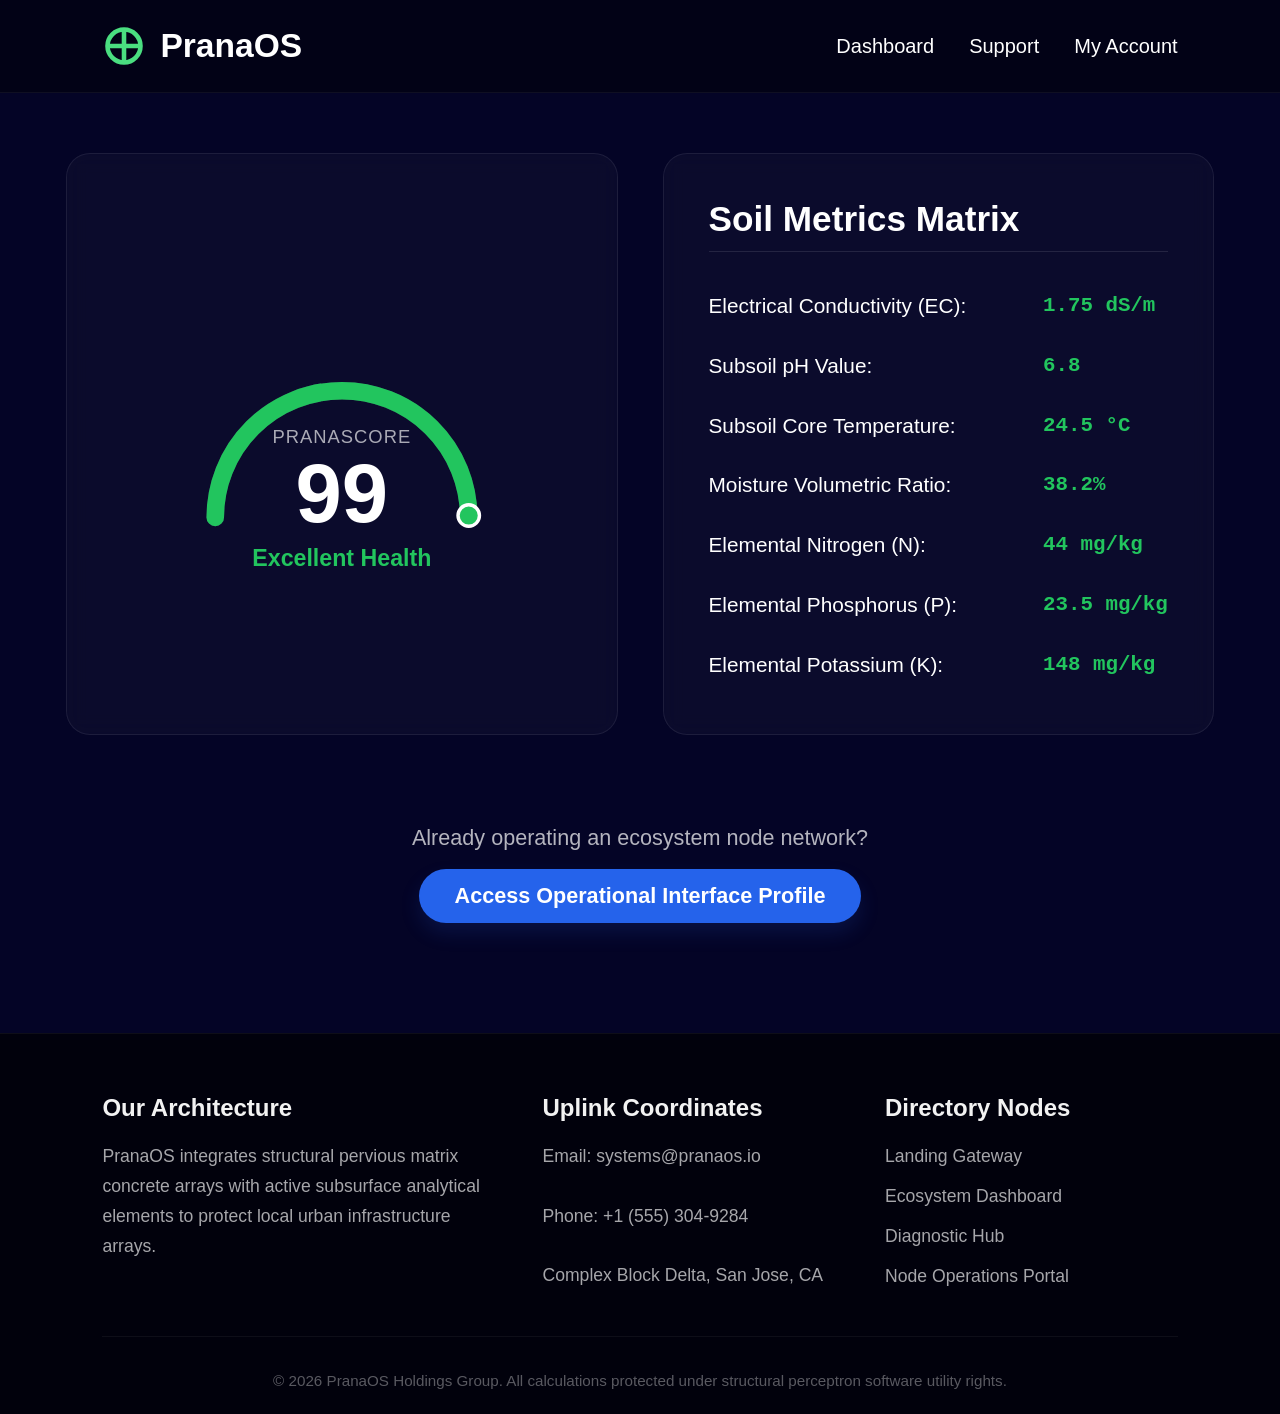
==== dash.html @ 5e7407d6 "Add files via upload" ====
<!DOCTYPE html>
<html lang="en">
<head>
    <meta charset="UTF-8">
    <meta name="viewport" content="width=device-width, initial-scale=1.0">
    <title>PranaOS - Core System Dashboard</title>
    <style>
        /* Global Page Variables & Base Resets */
        :root {
            --color-deep-space: rgb(4, 4, 38);
            --color-nav-solid: rgb(1, 1, 15);
            --color-panel-glass: rgba(255, 255, 255, 0.03);
            --color-border-glow: rgba(255, 255, 255, 0.08);
            --font-stack: 'Gill Sans', 'Gill Sans MT', Calibri, 'Trebuchet MS', sans-serif;
        }
    
        * {
            padding: 0;
            margin: 0;
            box-sizing: border-box;
            font-family: var(--font-stack);
        }
    
        body {
            background-color: var(--color-deep-space);
            color: white;
            min-height: 100vh;
            display: flex;
            flex-direction: column;
            overflow-x: hidden;
        }
    
        a {
            text-decoration: none;
            color: white;
            transition: color 0.3s cubic-bezier(0.4, 0, 0.2, 1);
        }
    
        /* Fixed Navigation Bar Alignment */
        header {
            background-color: rgb(2, 2, 22);
            display: flex;
            justify-content: space-between;
            align-items: center;
            position: sticky;
            top: 0;
            z-index: 1000;
            padding: 24px 8%;
            transition: all 0.4s cubic-bezier(0.4, 0, 0.2, 1);
            border-bottom: 1px solid rgba(255, 255, 255, 0.05);
        }
    
        header.scrolled {
            padding: 13px 8%;
            background-color: var(--color-nav-solid);
            box-shadow: 0 10px 30px rgba(0, 0, 0, 0.5);
        }
    
        .hl a {
            display: flex;
            align-items: center;
            gap: 14px;
            font-size: 2.1rem;
            font-weight: bold;
        }
    
        .logo-icon {
            width: 44px;
            height: 44px;
            fill: none;
            stroke: #4ade80;
            stroke-width: 2.5;
        }
    
        header div ul {
            list-style: none;
            display: flex;
            align-items: center;
            gap: 35px;
        }
    
        header div ul li {
            font-size: 1.25rem;
        }
    
        header div ul li a:hover {
            color: rgb(167, 135, 135);
        }
    
        /* Mobile Hamburger Trigger Icon */
        .hamburger {
            display: none;
            flex-direction: column;
            justify-content: space-between;
            width: 28px;
            height: 19px;
            background: transparent;
            border: none;
            cursor: pointer;
            z-index: 1001;
        }
    
        .hamburger span {
            width: 100%;
            height: 3px;
            background-color: white;
            border-radius: 2px;
            transition: all 0.3s ease;
        }
    
        /* Primary Main Grid Workspaces */
        main {
            flex: 1;
            width: 100%;
            max-width: 1250px;
            margin: 0 auto;
            padding: 60px 4%;
        }
    
        .dashboard-grid {
            display: grid;
            grid-template-columns: 1fr 1fr;
            gap: 45px;
            align-items: stretch;
            margin-bottom: 60px;
        }
    
        /* Left Dashboard Panel: Dynamic Analytics Gauge Container */
        .sec1l {
            background: var(--color-panel-glass);
            border: 1px solid var(--color-border-glow);
            border-radius: 24px;
            padding: 40px;
            display: flex;
            justify-content: center;
            align-items: center;
            backdrop-filter: blur(10px);
        }
    
        .Prana-score-container {
            position: relative;
            width: 100%;
            max-width: 390px;
            aspect-ratio: 4/3;
            display: flex;
            justify-content: center;
            align-items: center;
        }
    
        .Prana-gauge {
            width: 100%;
            height: 100%;
            overflow: visible;
        }
    
        .Prana-score-content {
            position: absolute;
            text-align: center;
            top: 55%;
            left: 50%;
            transform: translate(-50%, -50%);
            width: 100%;
        }
    
        .Prana-score-title {
            font-size: 1.15rem;
            opacity: 0.65;
            text-transform: uppercase;
            letter-spacing: 1px;
            margin-bottom: 4px;
        }
    
        .Prana-score-number {
            font-size: 5.2rem;
            font-weight: bold;
            line-height: 1;
        }
    
        .Prana-score-status {
            margin-top: 10px;
            font-size: 1.45rem;
            font-weight: bold;
        }
    
        /* Right Dashboard Panel: Micro-Sensor Metric Board */
        .sec1r {
            background: var(--color-panel-glass);
            border: 1px solid var(--color-border-glow);
            border-radius: 24px;
            padding: 45px;
            display: flex;
            flex-direction: column;
            justify-content: center;
            backdrop-filter: blur(10px);
        }
    
        .sec1rh {
            font-size: 2.2rem;
            font-weight: bold;
            margin-bottom: 30px;
            border-bottom: 1px solid rgba(255, 255, 255, 0.1);
            padding-bottom: 12px;
        }
    
        .sec1rt {
            font-size: 1.3rem;
            line-height: 2.3;
            display: grid;
            grid-template-columns: 1fr auto;
            row-gap: 12px;
        }
    
        .sec1rt span {
            font-weight: bold;
            font-family: monospace, sans-serif;
        }
    
        /* Enterprise Conversion CTA Module */
        .sec2 {
            text-align: center;
            padding: 30px 0 50px;
        }
    
        .sec2c {
            font-size: 1.35rem;
            color: rgba(255, 255, 255, 0.7);
        }
    
        .sec2c a {
            display: inline-block;
            margin-top: 18px;
            padding: 14px 36px;
            background: #2563eb;
            border-radius: 30px;
            font-weight: bold;
            box-shadow: 0 10px 20px rgba(37, 99, 235, 0.15);
            transition: all 0.3s ease;
        }
    
        .sec2c a:hover {
            background: #1d4ed8;
            transform: translateY(-2px);
        }
    
        /* Comprehensive Structural System Footer */
        footer {
            background-color: rgb(1, 1, 12);
            padding: 60px 8% 25px;
            border-top: 1px solid rgba(255, 255, 255, 0.05);
            margin-top: auto;
        }
    
        footer .ftop {
            display: grid;
            grid-template-columns: 1.2fr 0.9fr 0.9fr;
            gap: 50px;
        }
    
        footer .ftop h3 {
            font-size: 1.5rem;
            margin-bottom: 20px;
            color: rgba(255, 255, 255, 0.95);
        }
    
        footer .ftop p, footer .ftop .sitemapt {
            font-size: 1.1rem;
            line-height: 1.7;
            color: rgba(255, 255, 255, 0.65);
        }
    
        footer .ftop .sitemapt a {
            display: block;
            margin-bottom: 10px;
            color: rgba(255, 255, 255, 0.65);
        }
    
        footer .ftop .sitemapt a:hover {
            color: #4ade80;
            padding-left: 4px;
        }
    
        footer .fbottom {
            text-align: center;
            padding-top: 35px;
            margin-top: 35px;
            border-top: 1px solid rgba(255, 255, 255, 0.05);
            font-size: 0.95rem;
            color: rgba(255, 255, 255, 0.35);
        }

        .Prana-score-title {
            padding-top: 80px;
        }
    
        /* Grid Layout Breakpoints & Mobile UI Constraints */
        @media (max-width: 960px) {
            .dashboard-grid {
                grid-template-columns: 1fr;
                gap: 35px;
            }
            footer .ftop {
                grid-template-columns: 1fr;
                gap: 35px;
            }
        }
    
        @media (max-width: 768px) {
            .hamburger {
                display: flex;
            }
    
            header div ul {
                position: fixed;
                top: 93px;
                right: -100%;
                flex-direction: column;
                background-color: rgb(2, 2, 22);
                width: 270px;
                height: calc(100vh - 93px);
                gap: 0;
                padding-top: 25px;
                box-shadow: -10px 10px 30px rgba(0, 0, 0, 0.5);
                transition: right 0.4s cubic-bezier(0.4, 0, 0.2, 1);
                border-left: 1px solid rgba(255, 255, 255, 0.05);
            }
    
            header.scrolled div ul {
                top: 71px;
                height: calc(100vh - 71px);
            }
    
            header div ul li {
                padding: 22px 0;
                width: 100%;
                text-align: center;
                border-bottom: 1px solid rgba(255, 255, 255, 0.04);
            }
    
            header div ul.active {
                right: 0;
            }
    
            .hamburger.active span:nth-child(1) {
                transform: translateY(8px) rotate(45deg);
            }
    
            .hamburger.active span:nth-child(2) {
                opacity: 0;
            }
    
            .hamburger.active span:nth-child(3) {
                transform: translateY(-8px) rotate(-45deg);
            }
        }
    </style>
    
</head>
<body>

    <!-- Dynamic Interface Header Grid Navigation -->
    <header id="navbar">
        <div class="hl" id="brand-logo">
            <a href="index.html">
                <!-- Mathematical Inline Geometric Core System Logo Component -->
                <svg class="logo-icon" viewBox="0 0 24 24">
                    <circle cx="12" cy="12" r="9"/>
                    <path d="M12 3v18M3 12h18"/>
                </svg>
                <span>PranaOS</span>
            </a>
        </div>
        <div class="hr">
            <button class="hamburger" id="hamburger-btn" aria-label="Toggle Menu Node">
                <span></span>
                <span></span>
                <span></span>
            </button>
            <ul class="h-items" id="nav-menu">
                <li><a href="#dashboard">Dashboard</a></li>
                <li><a href="#support">Support</a></li>
                <li><a href="#account">My Account</a></li>
            </ul>
        </div>
    </header>

    <!-- Unified Screen Grid Framework Container -->
    <main>
        <section class="dashboard-grid" id="dashboard">
            
            <!-- Left Panel Frame Area: Vector Graphic Display Element -->
            <div class="sec1l">
                <div class="Prana-score-container">
                    <svg class="Prana-gauge" viewBox="0 0 400 250">
                        <!-- Structural Track Path -->
                        <path id="bgArc"
                            d="M 70 200 A 130 130 0 0 1 330 200"
                            fill="none"
                            stroke="rgba(255,255,255,0.15)"
                            stroke-width="18"
                            stroke-linecap="round" />
                        <!-- Active Performance Path -->
                        <path id="PranaArc"
                            d="M 70 200 A 130 130 0 0 1 330 200"
                            fill="none"
                            stroke="#4ade80"
                            stroke-width="18"
                            stroke-linecap="round" />
                        <!-- Running Value Needle Node Pin -->
                        <circle id="PranaIndicator"
                            cx="70" cy="200" r="11"
                            fill="#4ade80"
                            stroke="white"
                            stroke-width="3.5" />
                    </svg>
                    <div class="Prana-score-content">
                        <div class="Prana-score-title">PranaScore</div>
                        <div class="Prana-score-number" id="PranaScoreNumber">0</div>
                        <div class="Prana-score-status">—</div>
                    </div>
                </div>
            </div>

            <!-- Right Panel Frame Area: Calculated Realtime Variables Grid -->
            <div class="sec1r">
                <div class="sec1rh">Soil Metrics Matrix</div>
                <div class="sec1rt">
                    <div>Electrical Conductivity (EC):</div><span id="ec">—</span>
                    <div>Subsoil pH Value:</div><span id="soil">—</span>
                    <div>Subsoil Core Temperature:</div><span id="temp">—</span>
                    <div>Moisture Volumetric Ratio:</div><span id="moist">—</span>
                    <div>Elemental Nitrogen (N):</div><span id="n">—</span>
                    <div>Elemental Phosphorus (P):</div><span id="p">—</span>
                    <div>Elemental Potassium (K):</div><span id="k">—</span>
                </div>
            </div>
        </section>

        <!-- Access Interface Redirect Node -->
        <section class="sec2">
            <div class="sec2c">
                Already operating an ecosystem node network?
                <br>
                <a href="#login">Access Operational Interface Profile</a>
            </div>
        </section>
    </main>

    <!-- Structural Application System Footer -->
    <footer>
        <div class="ftop">
            <div class="wwr">
                <h3>Our Architecture</h3>
                <p>PranaOS integrates structural pervious matrix concrete arrays with active subsurface analytical elements to protect local urban infrastructure arrays.</p>
            </div>
            <div class="reachout">
                <h3>Uplink Coordinates</h3>
                <p>Email: systems@pranaos.io<br><br>Phone: +1 (555) 304-9284<br><br>Complex Block Delta, San Jose, CA</p>
            </div>
            <div class="sitemap">
                <h3>Directory Nodes</h3>
                <div class="sitemapt">
                    <a href="#dashboard">Landing Gateway</a>
                    <a href="#dashboard">Ecosystem Dashboard</a>
                    <a href="#support">Diagnostic Hub</a>
                    <a href="#account">Node Operations Portal</a>
                </div>
            </div>
        </div>
        <div class="fbottom">
            &copy; 2026 PranaOS Holdings Group. All calculations protected under structural perceptron software utility rights.
        </div>
    </footer>
    <script>
        // 1. Structural View Controller Interactivity
        const navbar = document.getElementById('navbar');
        const hamburgerBtn = document.getElementById('hamburger-btn');
        const navMenu = document.getElementById('nav-menu');

        window.addEventListener('scroll', () => {
            if (window.scrollY > 100) {
                navbar.classList.add('scrolled');
            } else {
                navbar.classList.remove('scrolled');
                hamburgerBtn.classList.remove('active');
                navMenu.classList.remove('active');
            }
        });

        hamburgerBtn.addEventListener('click', (e) => {
            e.stopPropagation();
            hamburgerBtn.classList.toggle('active');
            navMenu.classList.toggle('active');
        });

        document.addEventListener('click', (e) => {
            if (!navMenu.contains(e.target) && !hamburgerBtn.contains(e.target)) {
                hamburgerBtn.classList.remove('active');
                navMenu.classList.remove('active');
            }
        });

        // 2. Hardware Telemetry Mock Database Values
        const sensorInputs = {
            ec: 1.75,      // Electrical Conductivity in dS/m (Optimal Range: 1.0 - 2.5)
            pH: 6.80,      // Soil pH level scalar (Optimal Range: 6.0 - 7.5)
            temp: 24.5,    // Subsoil temperature in °C (Optimal Range: 15.0 - 28.0)
            moist: 38.2,   // Volumetric moisture ratio in % (Optimal Range: 20.0 - 50.0)
            n: 44.0,       // Available Nitrogen in mg/kg (Optimal Range: 30.0 - 60.0)
            p: 23.5,       // Available Phosphorus in mg/kg (Optimal Range: 15.0 - 30.0)
            k: 148.0       // Available Potassium in mg/kg (Optimal Range: 100.0 - 200.0)
        };

        // Render Telemetry values instantly into HTML layout blocks
        document.getElementById('ec').textContent = sensorInputs.ec + " dS/m";
        document.getElementById('soil').textContent = sensorInputs.pH;
        document.getElementById('temp').textContent = sensorInputs.temp + " °C";
        document.getElementById('moist').textContent = sensorInputs.moist + "%";
        document.getElementById('n').textContent = sensorInputs.n + " mg/kg";
        document.getElementById('p').textContent = sensorInputs.p + " mg/kg";
        document.getElementById('k').textContent = sensorInputs.k + " mg/kg";

        // 3. Single-Layer Perceptron Math Score Evaluation Matrix
        function runPerceptronSoilEvaluation(inputs) {
            // Activation normalization function checking boundary safety vectors
            const activateThreshold = (val, low, high) => {
                if (val >= low && val <= high) return 1.0; // Perfect matrix condition satisfied
                if (val >= (low * 0.75) && val <= (high * 1.25)) return 0.50; // Moderate system deviation
                return 0.15; // High anomaly alarm risk fault
            };

            // Compile Feature Vectors Array [X1, X2, X3, X4, X5, X6, X7]
            const X = [
                activateThreshold(inputs.ec, 1.0, 2.5),
                activateThreshold(inputs.pH, 6.0, 7.5),
                activateThreshold(inputs.temp, 15.0, 28.0),
                activateThreshold(inputs.moist, 20.0, 50.0),
                activateThreshold(inputs.n, 30.0, 60.0),
                activateThreshold(inputs.p, 15.0, 30.0),
                activateThreshold(inputs.k, 100.0, 200.0)
            ];

            // Synaptic Connection Priority Weights matrix (Sums up precisely to 1.00)
            const W = [0.15, 0.15, 0.08, 0.22, 0.16, 0.12, 0.12];
            
            // Perceptron Input Bias Scalar Offset
            const structuralBias = 0.04;

            // Apply Vector Dot Product Summation Formula: netInput = Σ(Xi * Wi) + bias
            let netLinearInput = structuralBias;
            for (let i = 0; i < X.length; i++) {
                netLinearInput += X[i] * W[i];
            }

            // Linear Activation Function mapping calculation directly to 0-100 limits
            let scalarPercentage = Math.min(Math.max(netLinearInput, 0), 1);
            return Math.round(scalarPercentage * 100);
        }

        // Run computational cycle path execution
        const PranaScore = runPerceptronSoilEvaluation(sensorInputs);

        // 4. Vector SVG Canvas Display Elements
        const arc = document.getElementById("PranaArc");
        const indicator = document.getElementById("PranaIndicator");
        const scoreNumber = document.getElementById("PranaScoreNumber");

        const length = arc.getTotalLength();
        arc.style.strokeDasharray = length;
        arc.style.strokeDashoffset = length;

        // Dynamic System Status Classification Colors
        let evaluationColor, healthStatus;
        if (PranaScore >= 80) {
            evaluationColor = "#22c55e"; // Green tracking highlight
            healthStatus = "Excellent Health";
        } else if (PranaScore >= 60) {
            evaluationColor = "#eab308"; // Yellow tracking highlight
            healthStatus = "Good / Stable";
        } else {
            evaluationColor = "#ef4444"; // Red tracking highlight
            healthStatus = "Degraded Alert";
        }

        // Apply state classifications to graphic shapes
        arc.style.stroke = evaluationColor;
        indicator.style.fill = evaluationColor;
        
        const textStatusNode = document.querySelector(".Prana-score-status");
        textStatusNode.textContent = healthStatus;
        textStatusNode.style.color = evaluationColor;

        // Sync colors across telemetry results fields cleanly
        document.querySelectorAll('.sec1rt span').forEach(el => el.style.color = evaluationColor);

        // 5. Linear Interpolation Visual Rendering Loop
        const runningDuration = 1600; // Animation running frame constraint in ms
        const processStartMarker = performance.now();

        function dynamicAnimateLoop(currentTime) {
            const timeDelta = Math.min((currentTime - processStartMarker) / runningDuration, 1);
            
            // Cubic Ease-Out curve acceleration multiplier
            const easeCurveStep = 1 - Math.pow(1 - timeDelta, 3);
            
            // Render continuous values string increments
            scoreNumber.textContent = Math.floor(PranaScore * easeCurveStep);
            
            // Process radial path fill stroke metrics
            arc.style.strokeDashoffset = length * (1 - (PranaScore / 100) * easeCurveStep);

            // Dynamically trace path space to anchor point indicator coordinates
            const coordinatesPoint = arc.getPointAtLength(length * (PranaScore / 100) * easeCurveStep);
            indicator.setAttribute("cx", coordinatesPoint.x);
            indicator.setAttribute("cy", coordinatesPoint.y);

            if (timeDelta < 1) {
                requestAnimationFrame(dynamicAnimateLoop);
            } else {
                scoreNumber.textContent = PranaScore; // Stabilize calculations boundary
            }
        }
        
        // Fire animation thread loop
        requestAnimationFrame(dynamicAnimateLoop);
    </script>
</body>
</html>
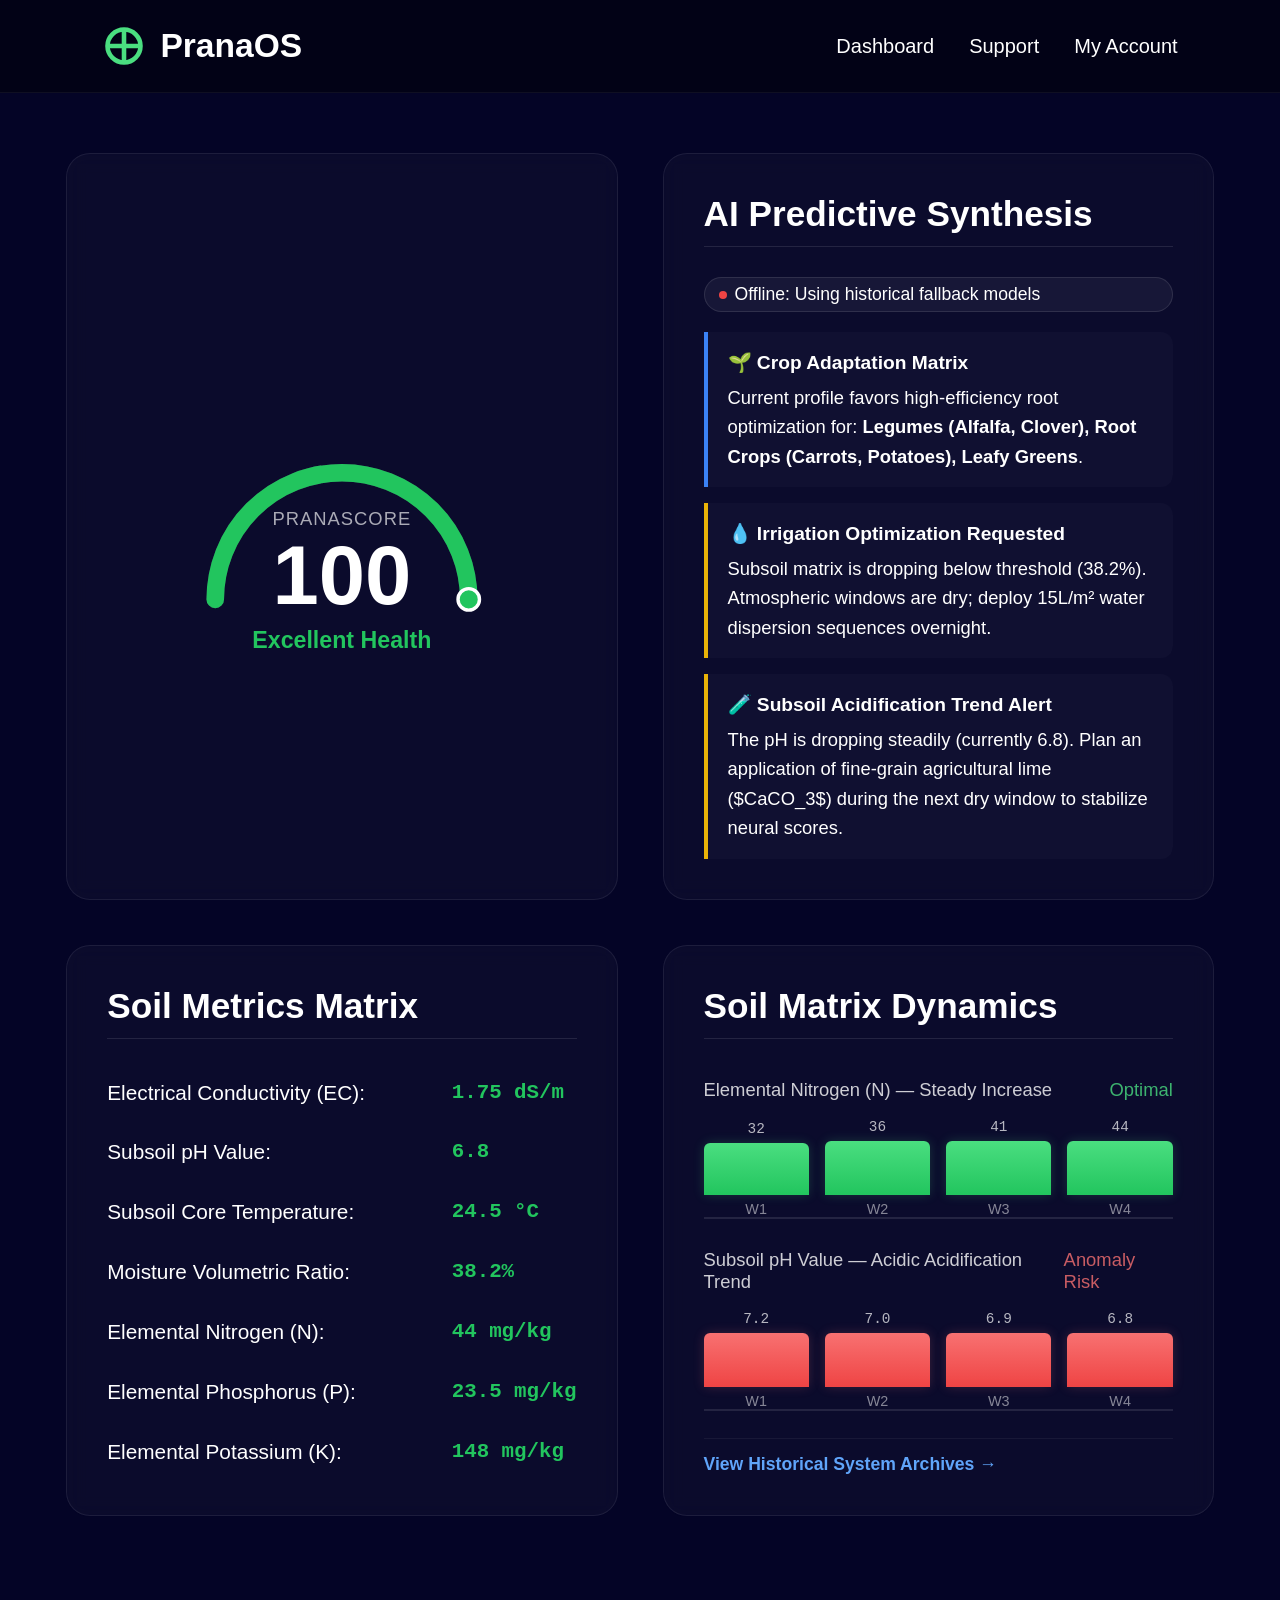
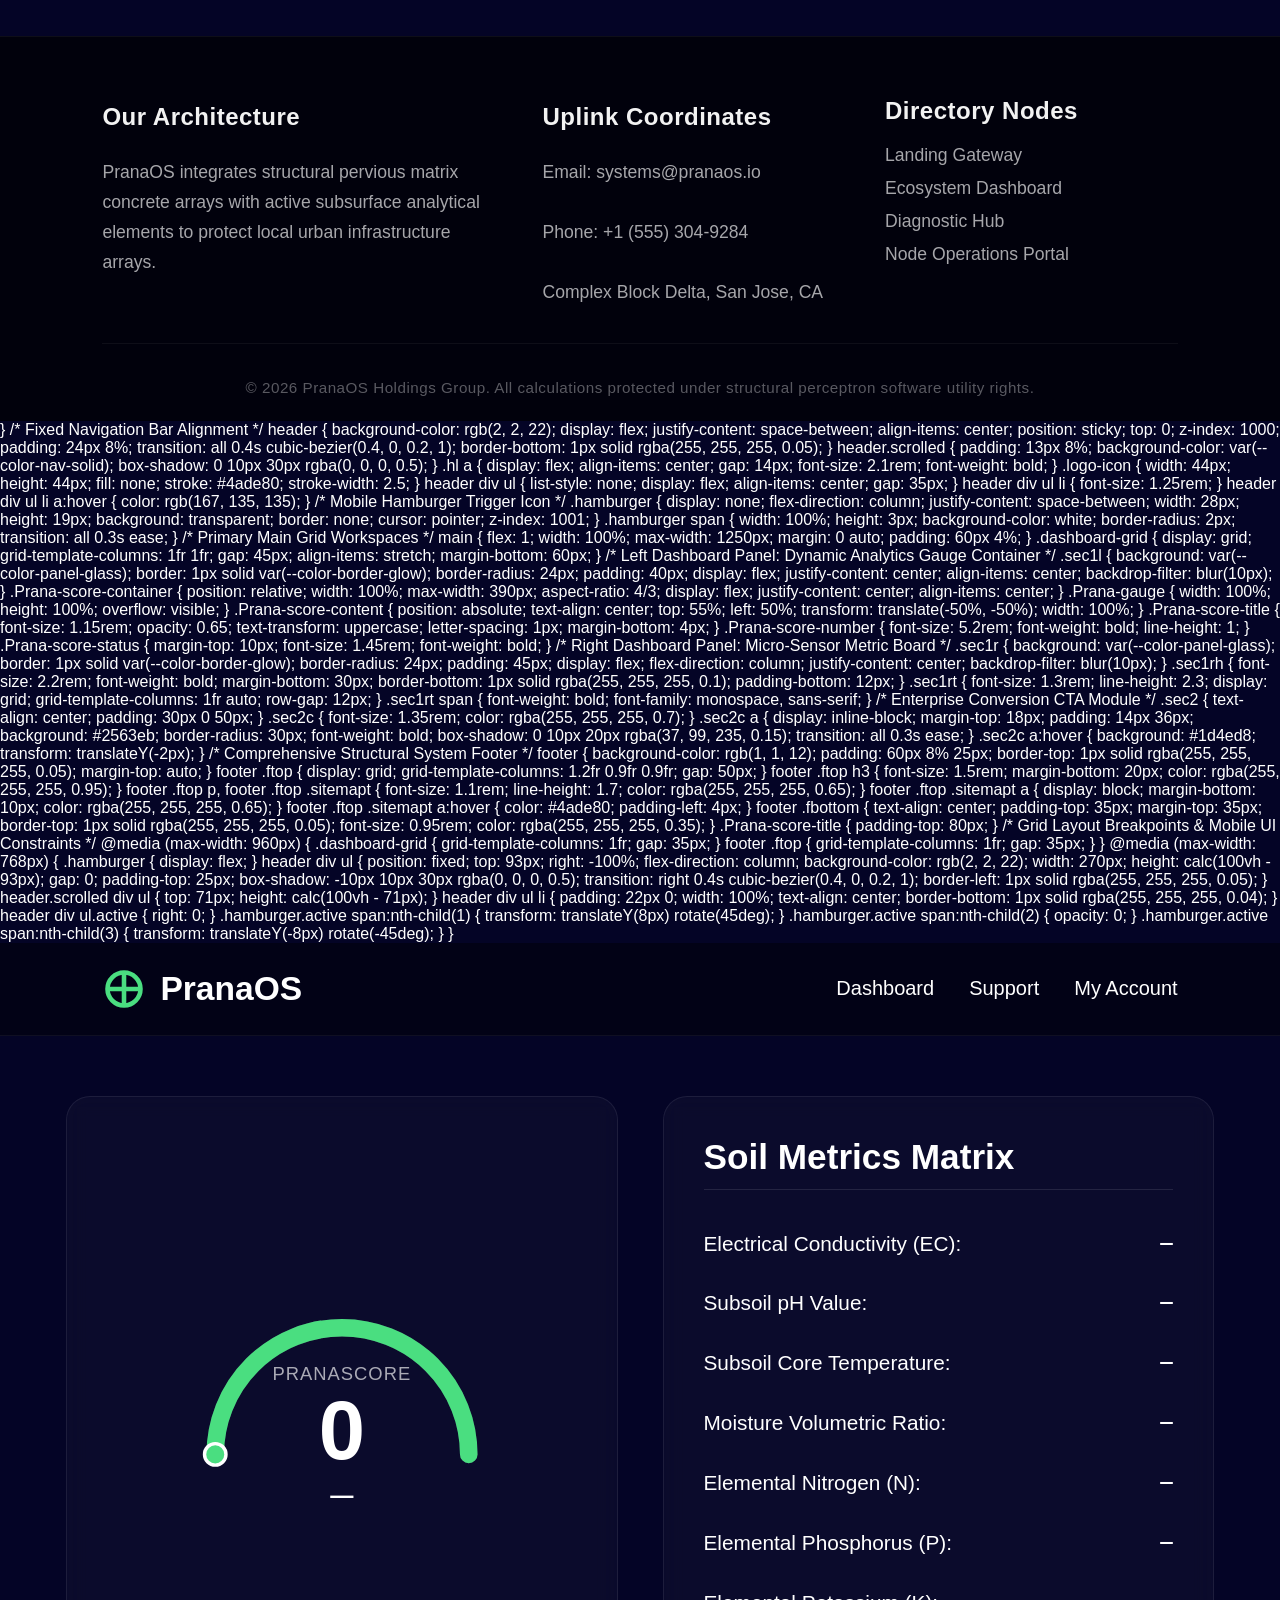
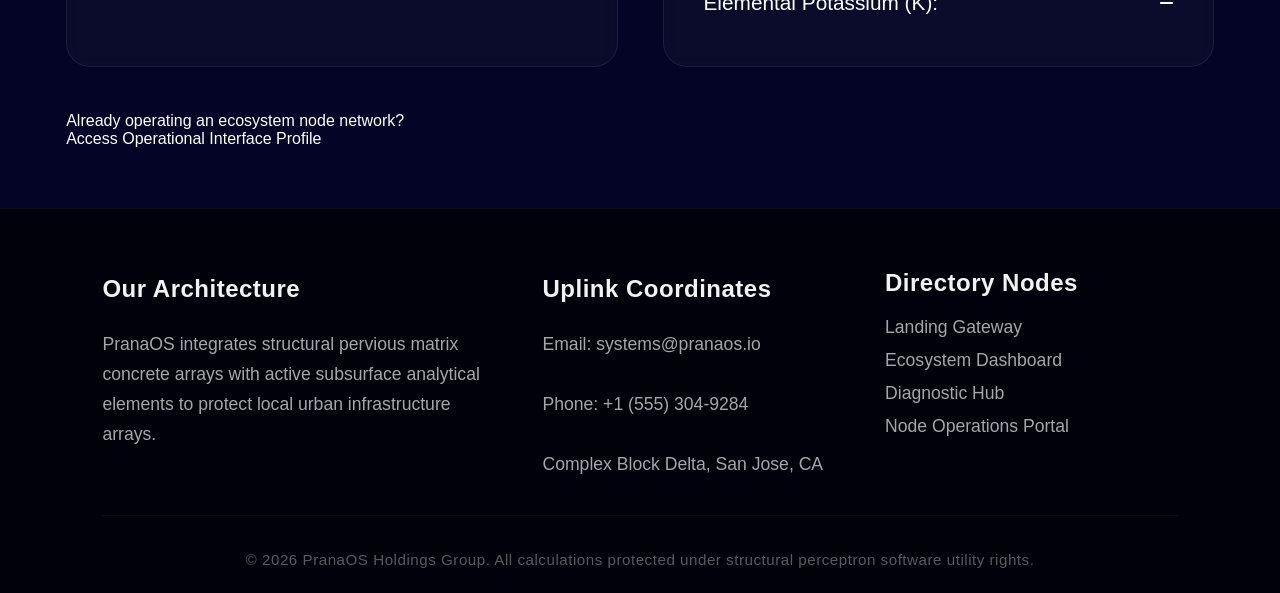
==== commit 666e86a1: "Updated dash-html" ====
--- a/dash.html
+++ b/dash.html
@@ -12,6 +12,9 @@
             --color-panel-glass: rgba(255, 255, 255, 0.03);
             --color-border-glow: rgba(255, 255, 255, 0.08);
             --font-stack: 'Gill Sans', 'Gill Sans MT', Calibri, 'Trebuchet MS', sans-serif;
+            --color-success: #22c55e;
+            --color-warning: #eab308;
+            --color-danger: #ef4444;
         }
     
         * {
@@ -35,6 +38,865 @@
             color: white;
             transition: color 0.3s cubic-bezier(0.4, 0, 0.2, 1);
         }
+    
+        /* Fixed Navigation Bar Alignment */
+        header {
+            background-color: rgb(2, 2, 22);
+            display: flex;
+            justify-content: space-between;
+            align-items: center;
+            position: sticky;
+            top: 0;
+            z-index: 1000;
+            padding: 24px 8%;
+            transition: all 0.4s cubic-bezier(0.4, 0, 0.2, 1);
+            border-bottom: 1px solid rgba(255, 255, 255, 0.05);
+        }
+    
+        header.scrolled {
+            padding: 13px 8%;
+            background-color: var(--color-nav-solid);
+            box-shadow: 0 10px 30px rgba(0, 0, 0, 0.5);
+        }
+    
+        .hl a {
+            display: flex;
+            align-items: center;
+            gap: 14px;
+            font-size: 2.1rem;
+            font-weight: bold;
+        }
+    
+        .logo-icon {
+            width: 44px;
+            height: 44px;
+            fill: none;
+            stroke: #4ade80;
+            stroke-width: 2.5;
+        }
+    
+        header div ul {
+            list-style: none;
+            display: flex;
+            align-items: center;
+            gap: 35px;
+        }
+    
+        header div ul li {
+            font-size: 1.25rem;
+        }
+    
+        header div ul li a:hover {
+            color: rgb(167, 135, 135);
+        }
+    
+        /* Mobile Hamburger Trigger Icon */
+        .hamburger {
+            display: none;
+            flex-direction: column;
+            justify-content: space-between;
+            width: 28px;
+            height: 19px;
+            background: transparent;
+            border: none;
+            cursor: pointer;
+            z-index: 1001;
+        }
+    
+        .hamburger span {
+            width: 100%;
+            height: 3px;
+            background-color: white;
+            border-radius: 2px;
+            transition: all 0.3s ease;
+        }
+    
+        /* Primary Main Grid Workspaces */
+        main {
+            flex: 1;
+            width: 100%;
+            max-width: 1250px;
+            margin: 0 auto;
+            padding: 60px 4%;
+        }
+    
+        .dashboard-grid {
+            display: grid;
+            grid-template-columns: 1fr 1fr;
+            gap: 45px;
+            align-items: stretch;
+            margin-bottom: 45px;
+        }
+
+        .dashboard-grid.bottom-row {
+            margin-bottom: 60px;
+        }
+    
+        /* Dashboard Panel Universal Glass Styling */
+        .sec1l, .sec1r, .sec-trend, .sec-ai {
+            background: var(--color-panel-glass);
+            border: 1px solid var(--color-border-glow);
+            border-radius: 24px;
+            padding: 40px;
+            backdrop-filter: blur(10px);
+            display: flex;
+            flex-direction: column;
+        }
+
+        .sec1l {
+            justify-content: center;
+            align-items: center;
+        }
+
+        .sec1r {
+            justify-content: center;
+        }
+    
+        .Prana-score-container {
+            position: relative;
+            width: 100%;
+            max-width: 390px;
+            aspect-ratio: 4/3;
+            display: flex;
+            justify-content: center;
+            align-items: center;
+        }
+    
+        .Prana-gauge {
+            width: 100%;
+            height: 100%;
+            overflow: visible;
+        }
+    
+        .Prana-score-content {
+            position: absolute;
+            text-align: center;
+            top: 55%;
+            left: 50%;
+            transform: translate(-50%, -50%);
+            width: 100%;
+        }
+    
+        .Prana-score-title {
+            font-size: 1.15rem;
+            opacity: 0.65;
+            text-transform: uppercase;
+            letter-spacing: 1px;
+            margin-bottom: 4px;
+            padding-top: 80px;
+        }
+    
+        .Prana-score-number {
+            font-size: 5.2rem;
+            font-weight: bold;
+            line-height: 1;
+        }
+    
+        .Prana-score-status {
+            margin-top: 10px;
+            font-size: 1.45rem;
+            font-weight: bold;
+        }
+    
+        .sec1rh, .panel-title {
+            font-size: 2.2rem;
+            font-weight: bold;
+            margin-bottom: 30px;
+            border-bottom: 1px solid rgba(255, 255, 255, 0.1);
+            padding-bottom: 12px;
+        }
+    
+        .sec1rt {
+            font-size: 1.3rem;
+            line-height: 2.3;
+            display: grid;
+            grid-template-columns: 1fr auto;
+            row-gap: 12px;
+        }
+    
+        .sec1rt span {
+            font-weight: bold;
+            font-family: monospace, sans-serif;
+        }
+
+                /* --- New Trends & AI Recommendation Panel Layouts --- */
+        .sec-trend {
+            justify-content: space-between;
+        }
+
+        .chart-wrapper {
+            display: flex;
+            flex-direction: column;
+            gap: 30px;
+            margin-top: 10px;
+            flex-grow: 1;
+        }
+
+        .chart-block {
+            display: flex;
+            flex-direction: column;
+            gap: 8px;
+        }
+
+        .chart-label {
+            font-size: 1.15rem;
+            opacity: 0.8;
+            display: flex;
+            justify-content: space-between;
+        }
+
+        .chart-container {
+            display: grid;
+            grid-template-columns: repeat(4, 1fr);
+            gap: 16px;
+            align-items: flex-end;
+            height: 110px;
+            padding-top: 10px;
+            border-bottom: 2px solid rgba(255, 255, 255, 0.1);
+        }
+
+        .bar-wrapper {
+            display: flex;
+            flex-direction: column;
+            align-items: center;
+            gap: 6px;
+            height: 100%;
+            justify-content: flex-end;
+        }
+
+        .bar {
+            width: 100%;
+            border-radius: 6px 6px 0 0;
+            transition: height 1s cubic-bezier(0.4, 0, 0.2, 1);
+            height: 0%; /* Dynamic height calculated in script */
+        }
+
+        .bar.good {
+            background: linear-gradient(180deg, #4ade80 0%, #22c55e 100%);
+            box-shadow: 0 0 12px rgba(74, 222, 128, 0.2);
+        }
+
+        .bar.bad {
+            background: linear-gradient(180deg, #f87171 0%, #ef4444 100%);
+            box-shadow: 0 0 12px rgba(248, 113, 113, 0.2);
+        }
+
+        .bar-value {
+            font-size: 0.9rem;
+            font-family: monospace;
+            opacity: 0.7;
+        }
+
+        .bar-axis-lbl {
+            font-size: 0.9rem;
+            opacity: 0.5;
+            text-transform: uppercase;
+        }
+
+        .trend-footer {
+            margin-top: 25px;
+            padding-top: 15px;
+            border-top: 1px solid rgba(255, 255, 255, 0.05);
+        }
+
+        .trend-link {
+            color: #60a5fa;
+            font-size: 1.1rem;
+            font-weight: bold;
+            display: inline-flex;
+            align-items: center;
+            gap: 6px;
+        }
+
+        .trend-link:hover {
+            color: #3b82f6;
+            text-decoration: underline;
+        }
+
+        .ai-status-badge {
+            display: inline-flex;
+            align-items: center;
+            gap: 8px;
+            font-size: 1.1rem;
+            background: rgba(255, 255, 255, 0.05);
+            padding: 6px 14px;
+            border-radius: 20px;
+            margin-bottom: 20px;
+            border: 1px solid rgba(255, 255, 255, 0.1);
+        }
+
+        .status-dot {
+            width: 8px;
+            height: 8px;
+            border-radius: 50%;
+            background: #cbd5e1;
+        }
+
+        .status-dot.syncing {
+            background: #eab308;
+            animation: pulse-glow 1.5s infinite alternate;
+        }
+
+        @keyframes pulse-glow {
+            from { opacity: 0.4; } to { opacity: 1; }
+        }
+
+        .rec-card-stack {
+            display: flex;
+            flex-direction: column;
+            gap: 16px;
+        }
+
+        .rec-card {
+            background: rgba(255, 255, 255, 0.02);
+            border-left: 4px solid #64748b;
+            padding: 16px 20px;
+            border-radius: 0 12px 12px 0;
+            font-size: 1.15rem;
+            line-height: 1.6;
+        }
+
+        .rec-card.success { border-left-color: #22c55e; }
+        .rec-card.warning { border-left-color: #eab308; }
+        .rec-card.info { border-left-color: #3b82f6; }
+
+        .rec-card-title {
+            font-weight: bold;
+            margin-bottom: 4px;
+            font-size: 1.2rem;
+        }
+
+        /* Grid Layout Breakpoints & Mobile UI Constraints */
+        @media (max-width: 960px) {
+            .dashboard-grid {
+                grid-template-columns: 1fr;
+                gap: 35px;
+            }
+            footer .ftop {
+                grid-template-columns: 1fr;
+                gap: 35px;
+            }
+        }
+    
+        @media (max-width: 768px) {
+            .hamburger {
+                display: flex;
+            }
+    
+            header div ul {
+                position: fixed;
+                top: 93px;
+                right: -100%;
+                flex-direction: column;
+                background-color: rgb(2, 2, 22);
+                width: 270px;
+                height: calc(100vh - 93px);
+                gap: 0;
+                padding-top: 25px;
+                box-shadow: -10px 10px 30px rgba(0, 0, 0, 0.5);
+                transition: right 0.4s cubic-bezier(0.4, 0, 0.2, 1);
+                border-left: 1px solid rgba(255, 255, 255, 0.05);
+            }
+    
+            header.scrolled div ul {
+                top: 71px;
+                height: calc(100vh - 71px);
+            }
+    
+            header div ul li {
+                padding: 22px 0;
+                width: 100%;
+                text-align: center;
+                border-bottom: 1px solid rgba(255, 255, 255, 0.04);
+            }
+    
+            header div ul.active {
+                right: 0;
+            }
+    
+            .hamburger.active span:nth-child(1) { transform: translateY(8px) rotate(45deg); }
+            .hamburger.active span:nth-child(2) { opacity: 0; }
+            .hamburger.active span:nth-child(3) { transform: translateY(-8px) rotate(-45deg); }
+        }
+
+                /* Comprehensive Structural System Footer */
+        footer {
+            background-color: rgb(1, 1, 12);
+            padding: 60px 8% 25px;
+            border-top: 1px solid rgba(255, 255, 255, 0.05);
+            margin-top: auto;
+            width: 100%;
+        }
+    
+        footer .ftop {
+            display: grid;
+            grid-template-columns: 1.2fr 0.9fr 0.9fr;
+            gap: 50px;
+        }
+    
+        footer .ftop h3 {
+            font-size: 1.5rem;
+            margin-bottom: 20px;
+            color: rgba(255, 255, 255, 0.95);
+            letter-spacing: 0.5px;
+        }
+    
+        footer .ftop p, 
+        footer .ftop .reachout,
+        footer .ftop .wwr {
+            font-size: 1.1rem;
+            line-height: 1.7;
+            color: rgba(255, 255, 255, 0.65);
+        }
+    
+        footer .ftop .sitemapt a {
+            display: block;
+            margin-bottom: 12px;
+            font-size: 1.1rem;
+            color: rgba(255, 255, 255, 0.65);
+            transition: all 0.3s ease;
+        }
+    
+        footer .ftop .sitemapt a:hover {
+            color: #4ade80;
+            padding-left: 6px;
+        }
+    
+        footer .fbottom {
+            text-align: center;
+            padding-top: 35px;
+            margin-top: 35px;
+            border-top: 1px solid rgba(255, 255, 255, 0.05);
+            font-size: 0.95rem;
+            color: rgba(255, 255, 255, 0.35);
+            letter-spacing: 0.5px;
+        }
+
+        /* Responsive Mobile Breakpoint Fixes */
+        @media (max-width: 960px) {
+            footer .ftop {
+                grid-template-columns: 1fr;
+                gap: 40px;
+            }
+        }
+
+    </style>
+</head>
+<body>
+
+    <!-- Dynamic Interface Header Grid Navigation -->
+    <header id="navbar">
+        <div class="hl" id="brand-logo">
+            <a href="index.html">
+                <svg class="logo-icon" viewBox="0 0 24 24">
+                    <circle cx="12" cy="12" r="9"/>
+                    <path d="M12 3v18M3 12h18"/>
+                </svg>
+                <span>PranaOS</span>
+            </a>
+        </div>
+        <div class="hr">
+            <button class="hamburger" id="hamburger-btn" aria-label="Toggle Menu Node">
+                <span></span><span></span><span></span>
+            </button>
+            <ul class="h-items" id="nav-menu">
+                <li><a href="#dashboard">Dashboard</a></li>
+                <li><a href="#support">Support</a></li>
+                <li><a href="#account">My Account</a></li>
+            </ul>
+        </div>
+    </header>
+
+        <!-- Unified Screen Grid Framework Container -->
+    
+            <!-- Unified Screen Grid Framework Container -->
+    <main>
+        <!-- Top Row Elements: Prana Score & AI Predictive Synthesis -->
+        <section class="dashboard-grid" id="dashboard">
+            <!-- Left Panel Frame Area: Vector Graphic Display Element -->
+            <div class="sec1l">
+                <div class="Prana-score-container">
+                    <svg class="Prana-gauge" viewBox="0 0 400 250">
+                        <path id="bgArc"
+                            d="M 70 200 A 130 130 0 0 1 330 200"
+                            fill="none"
+                            stroke="rgba(255,255,255,0.15)"
+                            stroke-width="18"
+                            stroke-linecap="round" />
+                        <path id="PranaArc"
+                            d="M 70 200 A 130 130 0 0 1 330 200"
+                            fill="none"
+                            stroke="#4ade80"
+                            stroke-width="18"
+                            stroke-linecap="round" />
+                        <circle id="PranaIndicator"
+                            cx="70" cy="200" r="11"
+                            fill="#4ade80"
+                            stroke="white"
+                            stroke-width="3.5" />
+                    </svg>
+                    <div class="Prana-score-content">
+                        <div class="Prana-score-title">PranaScore</div>
+                        <div class="Prana-score-number" id="PranaScoreNumber">0</div>
+                        <div class="Prana-score-status">—</div>
+                    </div>
+                </div>
+            </div>
+
+            <!-- Right Top Panel: Live Environmental Rules Engine Recommendations -->
+            <div class="sec-ai">
+                <div class="panel-title">AI Predictive Synthesis</div>
+                <div class="ai-status-badge">
+                    <div class="status-dot syncing" id="ai-status-dot"></div>
+                    <span id="ai-status-text">Connecting Weather Grid...</span>
+                </div>
+                <div class="rec-card-stack" id="ai-rec-stack">
+                    <div class="rec-card info">
+                        <div class="rec-card-title">Analyzing System Vectors...</div>
+                        Running structural algorithms on subsoil metrics and telemetry inputs.
+                    </div>
+                </div>
+            </div>
+        </section>
+
+        <!-- New Bottom Row Elements: Soil Metrics Matrix & Soil Trends -->
+        <section class="dashboard-grid bottom-row">
+            <!-- Left Bottom Panel: Calculated Realtime Variables Grid -->
+            <div class="sec1r">
+                <div class="sec1rh">Soil Metrics Matrix</div>
+                <div class="sec1rt">
+                    <div>Electrical Conductivity (EC):</div><span id="ec">—</span>
+                    <div>Subsoil pH Value:</div><span id="soil">—</span>
+                    <div>Subsoil Core Temperature:</div><span id="temp">—</span>
+                    <div>Moisture Volumetric Ratio:</div><span id="moist">—</span>
+                    <div>Elemental Nitrogen (N):</div><span id="n">—</span>
+                    <div>Elemental Phosphorus (P):</div><span id="p">—</span>
+                    <div>Elemental Potassium (K):</div><span id="k">—</span>
+                </div>
+            </div>
+
+            <!-- Right Bottom Panel: Analytical Trends Graph Component -->
+            <div class="sec-trend">
+                <div class="panel-title">Soil Matrix Dynamics</div>
+                <div class="chart-wrapper">
+                    <!-- Nitrogen Graph (Rising - Good Condition) -->
+                    <div class="chart-block">
+                        <div class="chart-label">
+                            <span>Elemental Nitrogen (N) — Steady Increase</span>
+                            <span style="color: #4ade80;">Optimal</span>
+                        </div>
+                        <div class="chart-container">
+                            <div class="bar-wrapper"><span class="bar-value">32</span><div class="bar good" data-height="53%"></div><span class="bar-axis-lbl">W1</span></div>
+                            <div class="bar-wrapper"><span class="bar-value">36</span><div class="bar good" data-height="60%"></div><span class="bar-axis-lbl">W2</span></div>
+                            <div class="bar-wrapper"><span class="bar-value">41</span><div class="bar good" data-height="68%"></div><span class="bar-axis-lbl">W3</span></div>
+                            <div class="bar-wrapper"><span class="bar-value">44</span><div class="bar good" data-height="73%"></div><span class="bar-axis-lbl">W4</span></div>
+                        </div>
+                    </div>
+                    <!-- pH Graph (Falling - Bad Condition) -->
+                    <div class="chart-block">
+                        <div class="chart-label">
+                            <span>Subsoil pH Value — Acidic Acidification Trend</span>
+                            <span style="color: #f87171;">Anomaly Risk</span>
+                        </div>
+                        <div class="chart-container">
+                            <div class="bar-wrapper"><span class="bar-value">7.2</span><div class="bar bad" data-height="96%"></div><span class="bar-axis-lbl">W1</span></div>
+                            <div class="bar-wrapper"><span class="bar-value">7.0</span><div class="bar bad" data-height="93%"></div><span class="bar-axis-lbl">W2</span></div>
+                            <div class="bar-wrapper"><span class="bar-value">6.9</span><div class="bar bad" data-height="92%"></div><span class="bar-axis-lbl">W3</span></div>
+                            <div class="bar-wrapper"><span class="bar-value">6.8</span><div class="bar bad" data-height="90%"></div><span class="bar-axis-lbl">W4</span></div>
+                        </div>
+                    </div>
+                </div>
+                <div class="trend-footer">
+                    <a href="#trends-archive" class="trend-link">View Historical System Archives &rarr;</a>
+                </div>
+            </div>
+        </section>
+
+
+    </main>
+
+    <!-- Structural Application System Footer -->
+    <footer>
+        <div class="ftop">
+            <div class="wwr">
+                <h3>Our Architecture</h3>
+                <p>PranaOS integrates structural pervious matrix concrete arrays with active subsurface analytical elements to protect local urban infrastructure arrays.</p>
+            </div>
+            <div class="reachout">
+                <h3>Uplink Coordinates</h3>
+                <p>Email: systems@pranaos.io<br><br>Phone: +1 (555) 304-9284<br><br>Complex Block Delta, San Jose, CA</p>
+            </div>
+            <div class="sitemap">
+                <h3>Directory Nodes</h3>
+                <div class="sitemapt">
+                    <a href="#dashboard">Landing Gateway</a>
+                    <a href="#dashboard">Ecosystem Dashboard</a>
+                    <a href="#support">Diagnostic Hub</a>
+                    <a href="#account">Node Operations Portal</a>
+                </div>
+            </div>
+        </div>
+        <div class="fbottom">
+            &copy; 2026 PranaOS Holdings Group. All calculations protected under structural perceptron software utility rights.
+        </div>
+    </footer>
+
+    <script>
+        // 1. Structural View Controller Interactivity
+        const navbar = document.getElementById('navbar');
+        const hamburgerBtn = document.getElementById('hamburger-btn');
+        const navMenu = document.getElementById('nav-menu');
+
+        window.addEventListener('scroll', () => {
+            if (window.scrollY > 100) {
+                navbar.classList.add('scrolled');
+            } else {
+                navbar.classList.remove('scrolled');
+                hamburgerBtn.classList.remove('active');
+                navMenu.classList.remove('active');
+            }
+        });
+
+        hamburgerBtn.addEventListener('click', (e) => {
+            e.stopPropagation();
+            hamburgerBtn.classList.toggle('active');
+            navMenu.classList.toggle('active');
+        });
+
+        document.addEventListener('click', (e) => {
+            if (!navMenu.contains(e.target) && !hamburgerBtn.contains(e.target)) {
+                hamburgerBtn.classList.remove('active');
+                navMenu.classList.remove('active');
+            }
+        });
+
+        // 2. Hardware Telemetry Mock Database Values
+        const sensorInputs = {
+            ec: 1.75,      // Electrical Conductivity in dS/m (Optimal Range: 1.0 - 2.5)
+            pH: 6.80,      // Soil pH level scalar (Optimal Range: 6.0 - 7.5)
+            temp: 24.5,    // Subsoil temperature in °C (Optimal Range: 15.0 - 28.0)
+            moist: 38.2,   // Volumetric moisture ratio in % (Optimal Range: 20.0 - 50.0)
+            n: 44.0,       // Available Nitrogen in mg/kg (Optimal Range: 30.0 - 60.0)
+            p: 23.5,       // Available Phosphorus in mg/kg (Optimal Range: 15.0 - 30.0)
+            k: 148.0       // Available Potassium in mg/kg (Optimal Range: 100.0 - 200.0)
+        };
+
+                // Render Telemetry values instantly into HTML layout blocks
+        document.getElementById('ec').textContent = sensorInputs.ec + " dS/m";
+        document.getElementById('soil').textContent = sensorInputs.pH;
+        document.getElementById('temp').textContent = sensorInputs.temp + " °C";
+        document.getElementById('moist').textContent = sensorInputs.moist + "%";
+        document.getElementById('n').textContent = sensorInputs.n + " mg/kg";
+        document.getElementById('p').textContent = sensorInputs.p + " mg/kg";
+        document.getElementById('k').textContent = sensorInputs.k + " mg/kg";
+
+        // 3. Single-Layer Perceptron Math Score Evaluation Matrix
+        function runPerceptronSoilEvaluation(inputs) {
+            const activateThreshold = (val, low, high) => {
+                if (val >= low && val <= high) return 1.0; 
+                if (val >= (low * 0.75) && val <= (high * 1.25)) return 0.50; 
+                return 0.15; 
+            };
+
+            const X = [
+                activateThreshold(inputs.ec, 1.0, 2.5),
+                activateThreshold(inputs.pH, 6.0, 7.5),
+                activateThreshold(inputs.temp, 15.0, 28.0),
+                activateThreshold(inputs.moist, 20.0, 50.0),
+                activateThreshold(inputs.n, 30.0, 60.0),
+                activateThreshold(inputs.p, 15.0, 30.0),
+                activateThreshold(inputs.k, 100.0, 200.0)
+            ];
+
+            const W = [0.15, 0.15, 0.08, 0.22, 0.16, 0.12, 0.12];
+            const structuralBias = 0.04;
+
+            let netLinearInput = structuralBias;
+            for (let i = 0; i < X.length; i++) { netLinearInput += X[i] * W[i]; }
+
+            let scalarPercentage = Math.min(Math.max(netLinearInput, 0), 1);
+            return Math.round(scalarPercentage * 100);
+        }
+
+        const PranaScore = runPerceptronSoilEvaluation(sensorInputs);
+
+        // 4. Vector SVG Canvas Display Elements
+        const arc = document.getElementById("PranaArc");
+        const indicator = document.getElementById("PranaIndicator");
+        const scoreNumber = document.getElementById("PranaScoreNumber");
+
+        const length = arc.getTotalLength();
+        arc.style.strokeDasharray = length;
+        arc.style.strokeDashoffset = length;
+
+        let evaluationColor, healthStatus;
+        if (PranaScore >= 80) {
+            evaluationColor = "#22c55e"; 
+            healthStatus = "Excellent Health";
+        } else if (PranaScore >= 60) {
+            evaluationColor = "#eab308"; 
+            healthStatus = "Good / Stable";
+        } else {
+            evaluationColor = "#ef4444"; 
+            healthStatus = "Degraded Alert";
+        }
+
+        arc.style.stroke = evaluationColor;
+        indicator.style.fill = evaluationColor;
+        
+        const textStatusNode = document.querySelector(".Prana-score-status");
+        textStatusNode.textContent = healthStatus;
+        textStatusNode.style.color = evaluationColor;
+
+        document.querySelectorAll('.sec1rt span').forEach(el => el.style.color = evaluationColor);
+
+        // 5. Linear Interpolation Visual Rendering Loop
+        const runningDuration = 1600; 
+        const processStartMarker = performance.now();
+
+        function dynamicAnimateLoop(currentTime) {
+            const timeDelta = Math.min((currentTime - processStartMarker) / runningDuration, 1);
+            const easeCurveStep = 1 - Math.pow(1 - timeDelta, 3);
+            
+            scoreNumber.textContent = Math.floor(PranaScore * easeCurveStep);
+            arc.style.strokeDashoffset = length * (1 - (PranaScore / 100) * easeCurveStep);
+
+            const coordinatesPoint = arc.getPointAtLength(length * (PranaScore / 100) * easeCurveStep);
+            indicator.setAttribute("cx", coordinatesPoint.x);
+            indicator.setAttribute("cy", coordinatesPoint.y);
+
+            if (timeDelta < 1) {
+                requestAnimationFrame(dynamicAnimateLoop);
+            } else {
+                scoreNumber.textContent = PranaScore; 
+                animateTrendBars(); // Cascade bar chart trigger
+            }
+        }
+        
+        requestAnimationFrame(dynamicAnimateLoop);
+
+        // 6. Animate Bottom-Left Structural Trend Bars
+        function animateTrendBars() {
+            document.querySelectorAll('.bar').forEach(bar => {
+                const targetHeight = bar.getAttribute('data-height');
+                bar.style.height = targetHeight;
+            });
+        }
+
+        // 7. Live Weather API Synthesis & Rule-Based Inference Engine
+        async function fetchWeatherAndSynthesize() {
+            const badgeDot = document.getElementById('ai-status-dot');
+            const badgeText = document.getElementById('ai-status-text');
+            const recStack = document.getElementById('ai-rec-stack');
+
+            // Fallback default conditions if the global API network errors out
+            let rainForecasted = false;
+            let weatherSummary = "Clear/Overcast Sky Nodes";
+
+            try {
+                // Coordinate query pointing toward Silicon Valley node coordinates (San Jose, CA)
+                const weatherUri = "https://open-meteo.com";
+                const networkResponse = await fetch(weatherUri);
+                
+                if (!networkResponse.ok) throw new Error("Telemetry payload dropout");
+                
+                const data = await networkResponse.json();
+                
+                // Inspect upcoming 3-day precipitation sums array indices
+                const precipitationArray = data.daily.precipitation_sum.slice(0, 3);
+                const combinedRainMass = precipitationArray.reduce((acc, current) => acc + current, 0);
+
+                if (combinedRainMass > 1.5) {
+                    rainForecasted = true;
+                    weatherSummary = `Incoming rain vector detected (${combinedRainMass.toFixed(1)}mm across next 48-72h)`;
+                } else {
+                    weatherSummary = "Arid / Clear atmospheric window sustained";
+                }
+
+                badgeDot.classList.remove('syncing');
+                badgeDot.style.background = "#22c55e";
+                badgeText.textContent = `Online: ${weatherSummary}`;
+
+            } catch (err) {
+                badgeDot.classList.remove('syncing');
+                badgeDot.style.background = "#ef4444";
+                badgeText.textContent = "Offline: Using historical fallback models";
+            }
+
+            // Fire Rule-Based Bot Matrix Calculations
+            generateAgriculturalRecommendations(sensorInputs, rainForecasted);
+        }
+
+        function generateAgriculturalRecommendations(metrics, isRainComing) {
+            const stack = document.getElementById('ai-rec-stack');
+            stack.innerHTML = ""; // Wipe processing card
+
+            let cropRecs = [];
+            let irrigationCard = "";
+            let elementCard = "";
+
+            // Rule Block A: Crop Suitability Selection based on NPK & pH vectors
+            if (metrics.pH >= 6.0 && metrics.pH <= 7.0 && metrics.k > 120) {
+                cropRecs = ["Legumes (Alfalfa, Clover)", "Root Crops (Carrots, Potatoes)", "Leafy Greens"];
+            } else if (metrics.pH < 6.0) {
+                cropRecs = ["Blueberries", "Oats", "Potatoes (Acid Tolerant Variants)"];
+            } else {
+                cropRecs = ["Barley", "Wheat", "Brassicas"];
+            }
+
+            // Rule Block B: Weather-Adaptive Irrigation Controller Logic
+            if (metrics.moist < 40.0) {
+                if (isRainComing) {
+                    irrigationCard = `
+                        <div class="rec-card success">
+                            <div class="rec-card-title">🌦️ Smart Irrigation Avoidance</div>
+                            Subsoil moisture is marginally low (${metrics.moist}%), but heavy rain is arriving within 48-72h. <strong>Hold automated lines</strong> to prevent soil drowning and run-off anomalies.
+                        </div>`;
+                } else {
+                    irrigationCard = `
+                        <div class="rec-card warning">
+                            <div class="rec-card-title">💧 Irrigation Optimization Requested</div>
+                            Subsoil matrix is dropping below threshold (${metrics.moist}%). Atmospheric windows are dry; deploy 15L/m² water dispersion sequences overnight.
+                        </div>`;
+                }
+            } else {
+                irrigationCard = `
+                    <div class="rec-card success">
+                        <div class="rec-card-title">✅ Moisture Buffer Intact</div>
+                        Volumetric soil density is at an optimal ${metrics.moist}%. No action required.
+                    </div>`;
+            }
+
+            // Rule Block C: Chemical Trend Treatment
+            if (metrics.pH < 6.9) {
+                elementCard = `
+                    <div class="rec-card warning">
+                        <div class="rec-card-title">🧪 Subsoil Acidification Trend Alert</div>
+                        The pH is dropping steadily (currently ${metrics.pH}). Plan an application of fine-grain agricultural lime ($CaCO_3$) during the next dry window to stabilize neural scores.
+                    </div>`;
+            } else {
+                elementCard = `
+                    <div class="rec-card success">
+                        <div class="rec-card-title">⚡ Nitrogen Synthesis Stable</div>
+                        Available soil Nitrogen is climbing optimally at ${metrics.n} mg/kg. Matrix connection health is sustained without additional synthetic input needs.
+                    </div>`;
+            }
+
+            // Render output payload deck array cleanly into view
+            const cropCard = `
+                <div class="rec-card info">
+                                        <div class="rec-card-title">🌱 Crop Adaptation Matrix</div>
+                    Current profile favors high-efficiency root optimization for: <strong>${cropRecs.join(', ')}</strong>.
+                </div>`;
+
+            stack.innerHTML = cropCard + irrigationCard + elementCard;
+        }
+
+        // Fire API trigger stack immediately following layout execution paths
+        fetchWeatherAndSynthesize();
+    </script>
+</body>
+</html>        }
     
         /* Fixed Navigation Bar Alignment */
         header {
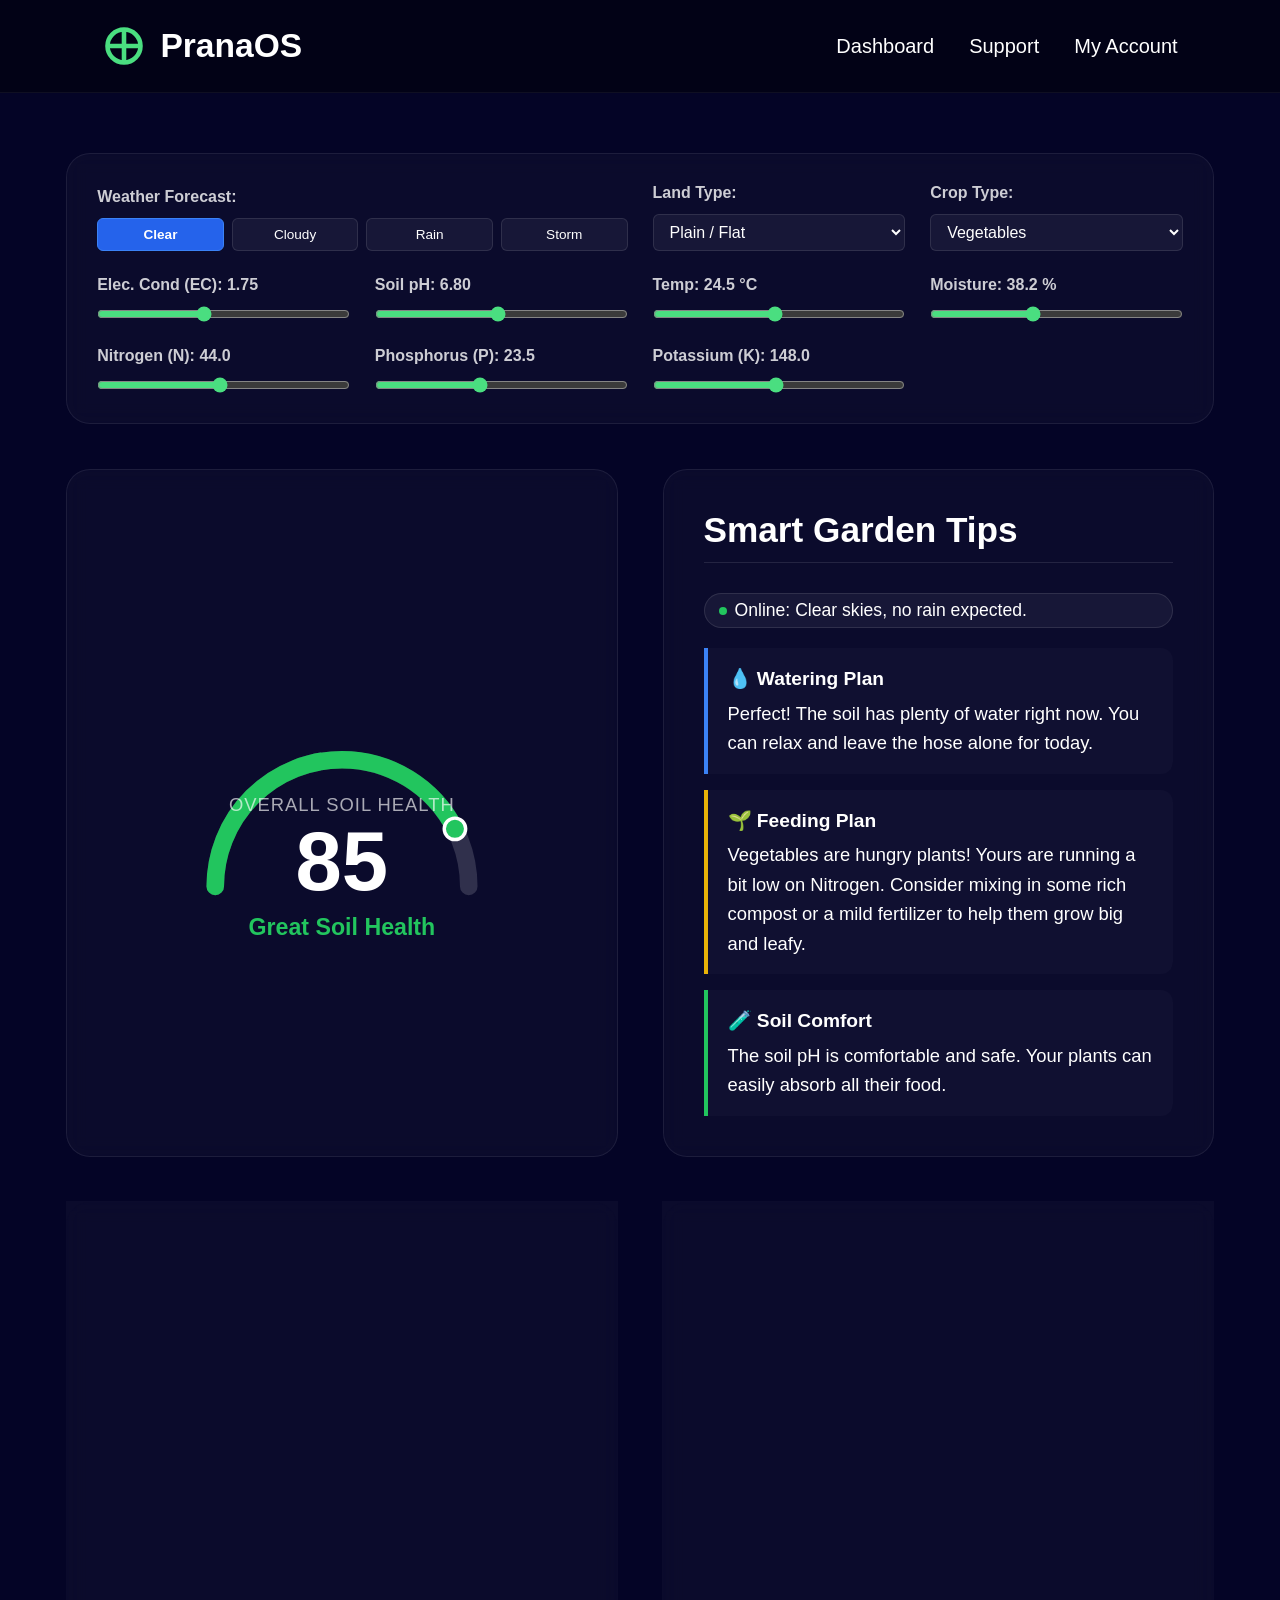
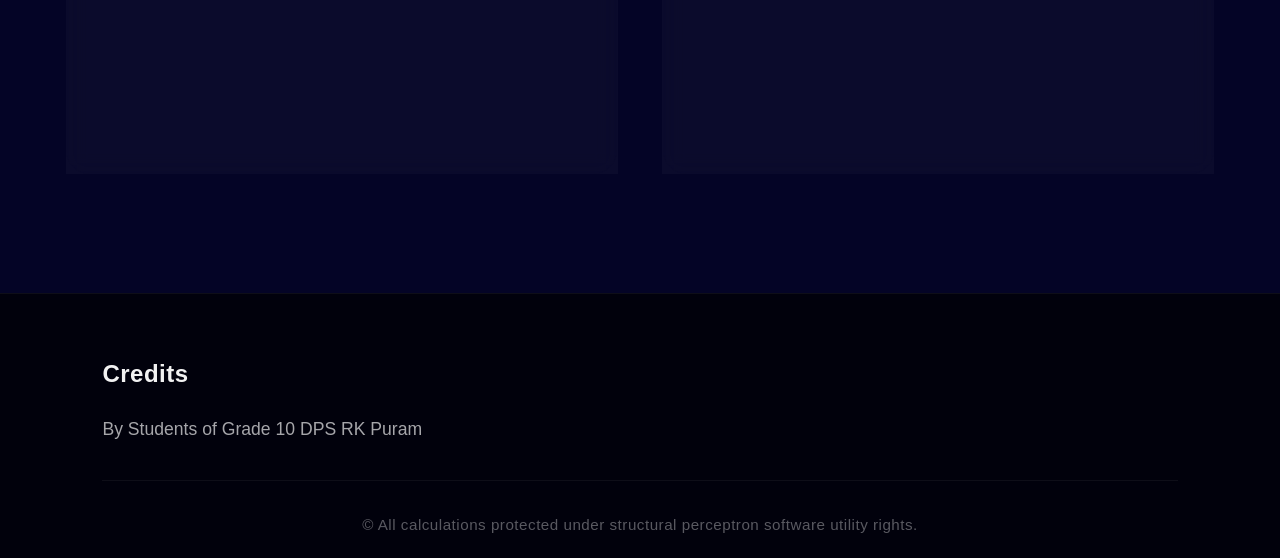
==== commit 291fb284: "Update dash.html" ====
--- a/dash.html
+++ b/dash.html
@@ -5,7 +5,6 @@
     <meta name="viewport" content="width=device-width, initial-scale=1.0">
     <title>PranaOS - Core System Dashboard</title>
     <style>
-        /* Global Page Variables & Base Resets */
         :root {
             --color-deep-space: rgb(4, 4, 38);
             --color-nav-solid: rgb(1, 1, 15);
@@ -16,489 +15,88 @@
             --color-warning: #eab308;
             --color-danger: #ef4444;
         }
-    
-        * {
-            padding: 0;
-            margin: 0;
-            box-sizing: border-box;
-            font-family: var(--font-stack);
-        }
-    
-        body {
-            background-color: var(--color-deep-space);
-            color: white;
-            min-height: 100vh;
-            display: flex;
-            flex-direction: column;
-            overflow-x: hidden;
-        }
-    
-        a {
-            text-decoration: none;
-            color: white;
-            transition: color 0.3s cubic-bezier(0.4, 0, 0.2, 1);
-        }
-    
-        /* Fixed Navigation Bar Alignment */
-        header {
-            background-color: rgb(2, 2, 22);
-            display: flex;
-            justify-content: space-between;
-            align-items: center;
-            position: sticky;
-            top: 0;
-            z-index: 1000;
-            padding: 24px 8%;
-            transition: all 0.4s cubic-bezier(0.4, 0, 0.2, 1);
-            border-bottom: 1px solid rgba(255, 255, 255, 0.05);
-        }
-    
-        header.scrolled {
-            padding: 13px 8%;
-            background-color: var(--color-nav-solid);
-            box-shadow: 0 10px 30px rgba(0, 0, 0, 0.5);
-        }
-    
-        .hl a {
-            display: flex;
-            align-items: center;
-            gap: 14px;
-            font-size: 2.1rem;
-            font-weight: bold;
-        }
-    
-        .logo-icon {
-            width: 44px;
-            height: 44px;
-            fill: none;
-            stroke: #4ade80;
-            stroke-width: 2.5;
-        }
-    
-        header div ul {
-            list-style: none;
-            display: flex;
-            align-items: center;
-            gap: 35px;
-        }
-    
-        header div ul li {
-            font-size: 1.25rem;
-        }
-    
-        header div ul li a:hover {
-            color: rgb(167, 135, 135);
-        }
-    
-        /* Mobile Hamburger Trigger Icon */
-        .hamburger {
-            display: none;
-            flex-direction: column;
-            justify-content: space-between;
-            width: 28px;
-            height: 19px;
-            background: transparent;
-            border: none;
-            cursor: pointer;
-            z-index: 1001;
-        }
-    
-        .hamburger span {
-            width: 100%;
-            height: 3px;
-            background-color: white;
-            border-radius: 2px;
-            transition: all 0.3s ease;
-        }
-    
-        /* Primary Main Grid Workspaces */
-        main {
-            flex: 1;
-            width: 100%;
-            max-width: 1250px;
-            margin: 0 auto;
-            padding: 60px 4%;
-        }
-    
-        .dashboard-grid {
-            display: grid;
-            grid-template-columns: 1fr 1fr;
-            gap: 45px;
-            align-items: stretch;
-            margin-bottom: 45px;
-        }
-
-        .dashboard-grid.bottom-row {
-            margin-bottom: 60px;
-        }
-    
-        /* Dashboard Panel Universal Glass Styling */
-        .sec1l, .sec1r, .sec-trend, .sec-ai {
-            background: var(--color-panel-glass);
-            border: 1px solid var(--color-border-glow);
-            border-radius: 24px;
-            padding: 40px;
-            backdrop-filter: blur(10px);
-            display: flex;
-            flex-direction: column;
-        }
-
-        .sec1l {
-            justify-content: center;
-            align-items: center;
-        }
-
-        .sec1r {
-            justify-content: center;
-        }
-    
-        .Prana-score-container {
-            position: relative;
-            width: 100%;
-            max-width: 390px;
-            aspect-ratio: 4/3;
-            display: flex;
-            justify-content: center;
-            align-items: center;
-        }
-    
-        .Prana-gauge {
-            width: 100%;
-            height: 100%;
-            overflow: visible;
-        }
-    
-        .Prana-score-content {
-            position: absolute;
-            text-align: center;
-            top: 55%;
-            left: 50%;
-            transform: translate(-50%, -50%);
-            width: 100%;
-        }
-    
-        .Prana-score-title {
-            font-size: 1.15rem;
-            opacity: 0.65;
-            text-transform: uppercase;
-            letter-spacing: 1px;
-            margin-bottom: 4px;
-            padding-top: 80px;
-        }
-    
-        .Prana-score-number {
-            font-size: 5.2rem;
-            font-weight: bold;
-            line-height: 1;
-        }
-    
-        .Prana-score-status {
-            margin-top: 10px;
-            font-size: 1.45rem;
-            font-weight: bold;
-        }
-    
-        .sec1rh, .panel-title {
-            font-size: 2.2rem;
-            font-weight: bold;
-            margin-bottom: 30px;
-            border-bottom: 1px solid rgba(255, 255, 255, 0.1);
-            padding-bottom: 12px;
-        }
-    
-        .sec1rt {
-            font-size: 1.3rem;
-            line-height: 2.3;
-            display: grid;
-            grid-template-columns: 1fr auto;
-            row-gap: 12px;
-        }
-    
-        .sec1rt span {
-            font-weight: bold;
-            font-family: monospace, sans-serif;
-        }
-
-                /* --- New Trends & AI Recommendation Panel Layouts --- */
-        .sec-trend {
-            justify-content: space-between;
-        }
-
-        .chart-wrapper {
-            display: flex;
-            flex-direction: column;
-            gap: 30px;
-            margin-top: 10px;
-            flex-grow: 1;
-        }
-
-        .chart-block {
-            display: flex;
-            flex-direction: column;
-            gap: 8px;
-        }
-
-        .chart-label {
-            font-size: 1.15rem;
-            opacity: 0.8;
-            display: flex;
-            justify-content: space-between;
-        }
-
-        .chart-container {
-            display: grid;
-            grid-template-columns: repeat(4, 1fr);
-            gap: 16px;
-            align-items: flex-end;
-            height: 110px;
-            padding-top: 10px;
-            border-bottom: 2px solid rgba(255, 255, 255, 0.1);
-        }
-
-        .bar-wrapper {
-            display: flex;
-            flex-direction: column;
-            align-items: center;
-            gap: 6px;
-            height: 100%;
-            justify-content: flex-end;
-        }
-
-        .bar {
-            width: 100%;
-            border-radius: 6px 6px 0 0;
-            transition: height 1s cubic-bezier(0.4, 0, 0.2, 1);
-            height: 0%; /* Dynamic height calculated in script */
-        }
-
-        .bar.good {
-            background: linear-gradient(180deg, #4ade80 0%, #22c55e 100%);
-            box-shadow: 0 0 12px rgba(74, 222, 128, 0.2);
-        }
-
-        .bar.bad {
-            background: linear-gradient(180deg, #f87171 0%, #ef4444 100%);
-            box-shadow: 0 0 12px rgba(248, 113, 113, 0.2);
-        }
-
-        .bar-value {
-            font-size: 0.9rem;
-            font-family: monospace;
-            opacity: 0.7;
-        }
-
-        .bar-axis-lbl {
-            font-size: 0.9rem;
-            opacity: 0.5;
-            text-transform: uppercase;
-        }
-
-        .trend-footer {
-            margin-top: 25px;
-            padding-top: 15px;
-            border-top: 1px solid rgba(255, 255, 255, 0.05);
-        }
-
-        .trend-link {
-            color: #60a5fa;
-            font-size: 1.1rem;
-            font-weight: bold;
-            display: inline-flex;
-            align-items: center;
-            gap: 6px;
-        }
-
-        .trend-link:hover {
-            color: #3b82f6;
-            text-decoration: underline;
-        }
-
-        .ai-status-badge {
-            display: inline-flex;
-            align-items: center;
-            gap: 8px;
-            font-size: 1.1rem;
-            background: rgba(255, 255, 255, 0.05);
-            padding: 6px 14px;
-            border-radius: 20px;
-            margin-bottom: 20px;
-            border: 1px solid rgba(255, 255, 255, 0.1);
-        }
-
-        .status-dot {
-            width: 8px;
-            height: 8px;
-            border-radius: 50%;
-            background: #cbd5e1;
-        }
-
-        .status-dot.syncing {
-            background: #eab308;
-            animation: pulse-glow 1.5s infinite alternate;
-        }
-
-        @keyframes pulse-glow {
-            from { opacity: 0.4; } to { opacity: 1; }
-        }
-
-        .rec-card-stack {
-            display: flex;
-            flex-direction: column;
-            gap: 16px;
-        }
-
-        .rec-card {
-            background: rgba(255, 255, 255, 0.02);
-            border-left: 4px solid #64748b;
-            padding: 16px 20px;
-            border-radius: 0 12px 12px 0;
-            font-size: 1.15rem;
-            line-height: 1.6;
-        }
-
+        * { padding: 0; margin: 0; box-sizing: border-box; font-family: var(--font-stack); }
+        body { background-color: var(--color-deep-space); color: white; min-height: 100vh; display: flex; flex-direction: column; overflow-x: hidden; }
+        a { text-decoration: none; color: white; transition: color 0.3s cubic-bezier(0.4, 0, 0.2, 1); }
+        header { background-color: rgb(2, 2, 22); display: flex; justify-content: space-between; align-items: center; position: sticky; top: 0; z-index: 1000; padding: 24px 8%; transition: all 0.4s cubic-bezier(0.4, 0, 0.2, 1); border-bottom: 1px solid rgba(255, 255, 255, 0.05); }
+        header.scrolled { padding: 13px 8%; background-color: var(--color-nav-solid); box-shadow: 0 10px 30px rgba(0, 0, 0, 0.5); }
+        .hl a { display: flex; align-items: center; gap: 14px; font-size: 2.1rem; font-weight: bold; }
+        .logo-icon { width: 44px; height: 44px; fill: none; stroke: #4ade80; stroke-width: 2.5; }
+        header div ul { list-style: none; display: flex; align-items: center; gap: 35px; }
+        header div ul li { font-size: 1.25rem; }
+        header div ul li a:hover { color: rgb(167, 135, 135); }
+        .hamburger { display: none; flex-direction: column; justify-content: space-between; width: 28px; height: 19px; background: transparent; border: none; cursor: pointer; z-index: 1001; }
+        .hamburger span { width: 100%; height: 3px; background-color: white; border-radius: 2px; transition: all 0.3s ease; }
+        .control-panel { background: var(--color-panel-glass); border: 1px solid var(--color-border-glow); border-radius: 24px; padding: 30px; margin-bottom: 45px; backdrop-filter: blur(10px); display: grid; grid-template-columns: repeat(auto-fit, minmax(200px, 1fr)); gap: 25px; align-items: end; }
+        .control-group { display: flex; flex-direction: column; gap: 12px; }
+        .control-group label { font-size: 1rem; font-weight: bold; color: rgba(255, 255, 255, 0.8); }
+        .control-group input[type=range] { width: 100%; cursor: pointer; accent-color: #4ade80; }
+        .custom-select { padding: 8px 12px; border-radius: 6px; background: rgba(255, 255, 255, 0.05); border: 1px solid rgba(255, 255, 255, 0.1); color: white; font-size: 1rem; cursor: pointer; }
+        .custom-select option { background: var(--color-deep-space); color: white; }
+        .btn-group { display: flex; gap: 8px; }
+        .weather-btn { flex: 1; padding: 8px 4px; background: rgba(255, 255, 255, 0.05); border: 1px solid rgba(255, 255, 255, 0.1); color: white; border-radius: 6px; cursor: pointer; font-size: 0.85rem; transition: all 0.2s ease; }
+        .weather-btn:hover { background: rgba(255, 255, 255, 0.15); }
+        .weather-btn.active { background: #2563eb; border-color: #3b82f6; font-weight: bold; }
+        main { flex: 1; width: 100%; max-width: 1250px; margin: 0 auto; padding: 60px 4%; }
+        .dashboard-grid { display: grid; grid-template-columns: 1fr 1fr; gap: 45px; align-items: stretch; margin-bottom: 45px; }
+        .dashboard-grid.bottom-row { margin-bottom: 60px; }
+        .sec1l, .sec1r, .sec-trend, .sec-ai { background: var(--color-panel-glass); border: 1px solid var(--color-border-glow); border-radius: 24px; padding: 40px; backdrop-filter: blur(10px); display: flex; flex-direction: column; }
+        .sec1l { justify-content: center; align-items: center; }
+        .sec1r { justify-content: center; }
+        .Prana-score-container { position: relative; width: 100%; max-width: 390px; aspect-ratio: 4/3; display: flex; justify-content: center; align-items: center; }
+        .Prana-gauge { width: 100%; height: 100%; overflow: visible; }
+        .Prana-score-content { position: absolute; text-align: center; top: 55%; left: 50%; transform: translate(-50%, -50%); width: 100%; }
+        .Prana-score-title { font-size: 1.15rem; opacity: 0.65; text-transform: uppercase; letter-spacing: 1px; margin-bottom: 4px; padding-top: 80px; }
+        .Prana-score-number { font-size: 5.2rem; font-weight: bold; line-height: 1; }
+        .Prana-score-status { margin-top: 10px; font-size: 1.45rem; font-weight: bold; }
+        .sec1rh, .panel-title { font-size: 2.2rem; font-weight: bold; margin-bottom: 30px; border-bottom: 1px solid rgba(255, 255, 255, 0.1); padding-bottom: 12px; }
+        .sec1rt { font-size: 1.3rem; line-height: 2.3; display: grid; grid-template-columns: 1fr auto; row-gap: 12px; }
+        .sec1rt span { font-weight: bold; font-family: monospace, sans-serif; }
+        .sec-trend { justify-content: space-between; }
+        .chart-wrapper { display: flex; flex-direction: column; gap: 30px; margin-top: 10px; flex-grow: 1; }
+        .chart-block { display: flex; flex-direction: column; gap: 8px; }
+        .chart-label { font-size: 1.15rem; opacity: 0.8; display: flex; justify-content: space-between; }
+        .chart-container { display: grid; grid-template-columns: repeat(4, 1fr); gap: 16px; align-items: flex-end; height: 110px; padding-top: 10px; border-bottom: 2px solid rgba(255, 255, 255, 0.1); }
+        .bar-wrapper { display: flex; flex-direction: column; align-items: center; gap: 6px; height: 100%; justify-content: flex-end; }
+        .bar { width: 100%; border-radius: 6px 6px 0 0; transition: height 1s cubic-bezier(0.4, 0, 0.2, 1); height: 0%; }
+        .bar.good { background: linear-gradient(180deg, #4ade80 0%, #22c55e 100%); box-shadow: 0 0 12px rgba(74, 222, 128, 0.2); }
+        .bar.bad { background: linear-gradient(180deg, #f87171 0%, #ef4444 100%); box-shadow: 0 0 12px rgba(248, 113, 113, 0.2); }
+        .bar-value { font-size: 0.9rem; font-family: monospace; opacity: 0.7; }
+        .bar-axis-lbl { font-size: 0.9rem; opacity: 0.5; text-transform: uppercase; }
+        .trend-footer { margin-top: 25px; padding-top: 15px; border-top: 1px solid rgba(255, 255, 255, 0.05); }
+        .trend-link { color: #60a5fa; font-size: 1.1rem; font-weight: bold; display: inline-flex; align-items: center; gap: 6px; }
+        .trend-link:hover { color: #3b82f6; text-decoration: underline; }
+        .ai-status-badge { display: inline-flex; align-items: center; gap: 8px; font-size: 1.1rem; background: rgba(255, 255, 255, 0.05); padding: 6px 14px; border-radius: 20px; margin-bottom: 20px; border: 1px solid rgba(255, 255, 255, 0.1); }
+        .status-dot { width: 8px; height: 8px; border-radius: 50%; background: #cbd5e1; }
+        .status-dot.syncing { background: #eab308; animation: pulse-glow 1.5s infinite alternate; }
+        @keyframes pulse-glow { from { opacity: 0.4; } to { opacity: 1; } }
+        .rec-card-stack { display: flex; flex-direction: column; gap: 16px; }
+        .rec-card { background: rgba(255, 255, 255, 0.02); border-left: 4px solid #64748b; padding: 16px 20px; border-radius: 0 12px 12px 0; font-size: 1.15rem; line-height: 1.6; }
         .rec-card.success { border-left-color: #22c55e; }
         .rec-card.warning { border-left-color: #eab308; }
         .rec-card.info { border-left-color: #3b82f6; }
-
-        .rec-card-title {
-            font-weight: bold;
-            margin-bottom: 4px;
-            font-size: 1.2rem;
-        }
-
-        /* Grid Layout Breakpoints & Mobile UI Constraints */
-        @media (max-width: 960px) {
-            .dashboard-grid {
-                grid-template-columns: 1fr;
-                gap: 35px;
-            }
-            footer .ftop {
-                grid-template-columns: 1fr;
-                gap: 35px;
-            }
-        }
-    
-        @media (max-width: 768px) {
-            .hamburger {
-                display: flex;
-            }
-    
-            header div ul {
-                position: fixed;
-                top: 93px;
-                right: -100%;
-                flex-direction: column;
-                background-color: rgb(2, 2, 22);
-                width: 270px;
-                height: calc(100vh - 93px);
-                gap: 0;
-                padding-top: 25px;
-                box-shadow: -10px 10px 30px rgba(0, 0, 0, 0.5);
-                transition: right 0.4s cubic-bezier(0.4, 0, 0.2, 1);
-                border-left: 1px solid rgba(255, 255, 255, 0.05);
-            }
-    
-            header.scrolled div ul {
-                top: 71px;
-                height: calc(100vh - 71px);
-            }
-    
-            header div ul li {
-                padding: 22px 0;
-                width: 100%;
-                text-align: center;
-                border-bottom: 1px solid rgba(255, 255, 255, 0.04);
-            }
-    
-            header div ul.active {
-                right: 0;
-            }
-    
-            .hamburger.active span:nth-child(1) { transform: translateY(8px) rotate(45deg); }
-            .hamburger.active span:nth-child(2) { opacity: 0; }
-            .hamburger.active span:nth-child(3) { transform: translateY(-8px) rotate(-45deg); }
-        }
-
-                /* Comprehensive Structural System Footer */
-        footer {
-            background-color: rgb(1, 1, 12);
-            padding: 60px 8% 25px;
-            border-top: 1px solid rgba(255, 255, 255, 0.05);
-            margin-top: auto;
-            width: 100%;
-        }
-    
-        footer .ftop {
-            display: grid;
-            grid-template-columns: 1.2fr 0.9fr 0.9fr;
-            gap: 50px;
-        }
-    
-        footer .ftop h3 {
-            font-size: 1.5rem;
-            margin-bottom: 20px;
-            color: rgba(255, 255, 255, 0.95);
-            letter-spacing: 0.5px;
-        }
-    
-        footer .ftop p, 
-        footer .ftop .reachout,
-        footer .ftop .wwr {
-            font-size: 1.1rem;
-            line-height: 1.7;
-            color: rgba(255, 255, 255, 0.65);
-        }
-    
-        footer .ftop .sitemapt a {
-            display: block;
-            margin-bottom: 12px;
-            font-size: 1.1rem;
-            color: rgba(255, 255, 255, 0.65);
-            transition: all 0.3s ease;
-        }
-    
-        footer .ftop .sitemapt a:hover {
-            color: #4ade80;
-            padding-left: 6px;
-        }
-    
-        footer .fbottom {
-            text-align: center;
-            padding-top: 35px;
-            margin-top: 35px;
-            border-top: 1px solid rgba(255, 255, 255, 0.05);
-            font-size: 0.95rem;
-            color: rgba(255, 255, 255, 0.35);
-            letter-spacing: 0.5px;
-        }
-
-        /* Responsive Mobile Breakpoint Fixes */
-        @media (max-width: 960px) {
-            footer .ftop {
-                grid-template-columns: 1fr;
-                gap: 40px;
-            }
-        }
-
+        .rec-card-title { font-weight: bold; margin-bottom: 4px; font-size: 1.2rem; }
+        @media (max-width: 960px) { .dashboard-grid { grid-template-columns: 1fr; gap: 35px; } footer .ftop { grid-template-columns: 1fr; gap: 35px; } }
+        @media (max-width: 768px) { .hamburger { display: flex; } header div ul { position: fixed; top: 93px; right: -100%; flex-direction: column; background-color: rgb(2, 2, 22); width: 270px; height: calc(100vh - 93px); gap: 0; padding-top: 25px; box-shadow: -10px 10px 30px rgba(0, 0, 0, 0.5); transition: right 0.4s cubic-bezier(0.4, 0, 0.2, 1); border-left: 1px solid rgba(255, 255, 255, 0.05); } header.scrolled div ul { top: 71px; height: calc(100vh - 71px); } header div ul li { padding: 22px 0; width: 100%; text-align: center; border-bottom: 1px solid rgba(255, 255, 255, 0.04); } header div ul.active { right: 0; } .hamburger.active span:nth-child(1) { transform: translateY(8px) rotate(45deg); } .hamburger.active span:nth-child(2) { opacity: 0; } .hamburger.active span:nth-child(3) { transform: translateY(-8px) rotate(-45deg); } }
+        footer { background-color: rgb(1, 1, 12); padding: 60px 8% 25px; border-top: 1px solid rgba(255, 255, 255, 0.05); margin-top: auto; width: 100%; }
+        footer .ftop { display: grid; grid-template-columns: 1.2fr 0.9fr 0.9fr; gap: 50px; }
+        footer .ftop h3 { font-size: 1.5rem; margin-bottom: 20px; color: rgba(255, 255, 255, 0.95); letter-spacing: 0.5px; }
+        footer .ftop p, footer .ftop .reachout, footer .ftop .wwr { font-size: 1.1rem; line-height: 1.7; color: rgba(255, 255, 255, 0.65); }
+        footer .ftop .sitemapt a { display: block; margin-bottom: 12px; font-size: 1.1rem; color: rgba(255, 255, 255, 0.65); transition: all 0.3s ease; }
+        footer .ftop .sitemapt a:hover { color: #4ade80; padding-left: 6px; }
+        footer .fbottom { text-align: center; padding-top: 35px; margin-top: 35px; border-top: 1px solid rgba(255, 255, 255, 0.05); font-size: 0.95rem; color: rgba(255, 255, 255, 0.35); letter-spacing: 0.5px; }
     </style>
 </head>
 <body>
-
-    <!-- Dynamic Interface Header Grid Navigation -->
     <header id="navbar">
         <div class="hl" id="brand-logo">
             <a href="index.html">
-                <svg class="logo-icon" viewBox="0 0 24 24">
-                    <circle cx="12" cy="12" r="9"/>
-                    <path d="M12 3v18M3 12h18"/>
-                </svg>
+                <svg class="logo-icon" viewBox="0 0 24 24"><circle cx="12" cy="12" r="9"/><path d="M12 3v18M3 12h18"/></svg>
                 <span>PranaOS</span>
             </a>
         </div>
         <div class="hr">
-            <button class="hamburger" id="hamburger-btn" aria-label="Toggle Menu Node">
-                <span></span><span></span><span></span>
-            </button>
+            <button class="hamburger" id="hamburger-btn" aria-label="Toggle Menu Node"><span></span><span></span><span></span></button>
             <ul class="h-items" id="nav-menu">
                 <li><a href="#dashboard">Dashboard</a></li>
                 <li><a href="#support">Support</a></li>
@@ -506,84 +104,112 @@
             </ul>
         </div>
     </header>
-
-        <!-- Unified Screen Grid Framework Container -->
-    
-            <!-- Unified Screen Grid Framework Container -->
     <main>
-        <!-- Top Row Elements: Prana Score & AI Predictive Synthesis -->
+        <section class="control-panel">
+            <div class="control-group" style="grid-column: span 2;">
+                <label>Weather Forecast:</label>
+                <div class="btn-group">
+                    <button class="weather-btn active" data-rain="false" data-desc="Clear skies, no rain expected.">Clear</button>
+                    <button class="weather-btn" data-rain="false" data-desc="Cloudy, but dry.">Cloudy</button>
+                    <button class="weather-btn" data-rain="true" data-desc="Light rain expected soon.">Rain</button>
+                    <button class="weather-btn" data-rain="true" data-desc="Heavy rain or storm coming.">Storm</button>
+                </div>
+            </div>
+            <div class="control-group">
+                <label>Land Type:</label>
+                <select id="input-land" class="custom-select">
+                    <option value="plain">Plain / Flat</option>
+                    <option value="plateau">Plateau</option>
+                    <option value="hill">Hill / Slope</option>
+                </select>
+            </div>
+            <div class="control-group">
+                <label>Crop Type:</label>
+                <select id="input-crop" class="custom-select">
+                    <option value="vegetables">Vegetables</option>
+                    <option value="grains">Grains & Cereals</option>
+                    <option value="fruits">Fruits & Trees</option>
+                    <option value="legumes">Beans & Legumes</option>
+                </select>
+            </div>
+            <div class="control-group">
+                <label>Elec. Cond (EC): <span id="ec-val">1.75</span></label>
+                <input type="range" id="input-ec" min="0.5" max="3.5" step="0.05" value="1.75">
+            </div>
+            <div class="control-group">
+                <label>Soil pH: <span id="ph-val">6.80</span></label>
+                <input type="range" id="input-ph" min="0.0" max="14.0" step="0.1" value="6.8">
+            </div>
+            <div class="control-group">
+                <label>Temp: <span id="temp-val">24.5</span> °C</label>
+                <input type="range" id="input-temp" min="10.0" max="40.0" step="0.5" value="24.5">
+            </div>
+            <div class="control-group">
+                <label>Moisture: <span id="moist-val">38.2</span> %</label>
+                <input type="range" id="input-moist" min="10.0" max="80.0" step="0.5" value="38.2">
+            </div>
+            <div class="control-group">
+                <label>Nitrogen (N): <span id="n-val">44.0</span></label>
+                <input type="range" id="input-n" min="10.0" max="80.0" step="1.0" value="44.0">
+            </div>
+            <div class="control-group">
+                <label>Phosphorus (P): <span id="p-val">23.5</span></label>
+                <input type="range" id="input-p" min="5.0" max="50.0" step="0.5" value="23.5">
+            </div>
+            <div class="control-group">
+                <label>Potassium (K): <span id="k-val">148.0</span></label>
+                <input type="range" id="input-k" min="50.0" max="250.0" step="1.0" value="148.0">
+            </div>
+        </section>
         <section class="dashboard-grid" id="dashboard">
-            <!-- Left Panel Frame Area: Vector Graphic Display Element -->
             <div class="sec1l">
                 <div class="Prana-score-container">
                     <svg class="Prana-gauge" viewBox="0 0 400 250">
-                        <path id="bgArc"
-                            d="M 70 200 A 130 130 0 0 1 330 200"
-                            fill="none"
-                            stroke="rgba(255,255,255,0.15)"
-                            stroke-width="18"
-                            stroke-linecap="round" />
-                        <path id="PranaArc"
-                            d="M 70 200 A 130 130 0 0 1 330 200"
-                            fill="none"
-                            stroke="#4ade80"
-                            stroke-width="18"
-                            stroke-linecap="round" />
-                        <circle id="PranaIndicator"
-                            cx="70" cy="200" r="11"
-                            fill="#4ade80"
-                            stroke="white"
-                            stroke-width="3.5" />
+                        <path id="bgArc" d="M 70 200 A 130 130 0 0 1 330 200" fill="none" stroke="rgba(255,255,255,0.15)" stroke-width="18" stroke-linecap="round" />
+                        <path id="PranaArc" d="M 70 200 A 130 130 0 0 1 330 200" fill="none" stroke="#4ade80" stroke-width="18" stroke-linecap="round" />
+                        <circle id="PranaIndicator" cx="70" cy="200" r="11" fill="#4ade80" stroke="white" stroke-width="3.5" />
                     </svg>
                     <div class="Prana-score-content">
-                        <div class="Prana-score-title">PranaScore</div>
+                        <div class="Prana-score-title">Overall Soil Health</div>
                         <div class="Prana-score-number" id="PranaScoreNumber">0</div>
                         <div class="Prana-score-status">—</div>
                     </div>
                 </div>
             </div>
-
-            <!-- Right Top Panel: Live Environmental Rules Engine Recommendations -->
             <div class="sec-ai">
-                <div class="panel-title">AI Predictive Synthesis</div>
+                <div class="panel-title">Smart Garden Tips</div>
                 <div class="ai-status-badge">
                     <div class="status-dot syncing" id="ai-status-dot"></div>
-                    <span id="ai-status-text">Connecting Weather Grid...</span>
+                    <span id="ai-status-text">Checking Weather...</span>
                 </div>
                 <div class="rec-card-stack" id="ai-rec-stack">
                     <div class="rec-card info">
-                        <div class="rec-card-title">Analyzing System Vectors...</div>
-                        Running structural algorithms on subsoil metrics and telemetry inputs.
+                        <div class="rec-card-title">Looking at your soil...</div>
+                        Fetching the best advice for your land and crops.
                     </div>
                 </div>
             </div>
         </section>
-
-        <!-- New Bottom Row Elements: Soil Metrics Matrix & Soil Trends -->
         <section class="dashboard-grid bottom-row">
-            <!-- Left Bottom Panel: Calculated Realtime Variables Grid -->
             <div class="sec1r">
-                <div class="sec1rh">Soil Metrics Matrix</div>
+                <div class="sec1rh">Current Soil Details</div>
                 <div class="sec1rt">
                     <div>Electrical Conductivity (EC):</div><span id="ec">—</span>
                     <div>Subsoil pH Value:</div><span id="soil">—</span>
                     <div>Subsoil Core Temperature:</div><span id="temp">—</span>
-                    <div>Moisture Volumetric Ratio:</div><span id="moist">—</span>
-                    <div>Elemental Nitrogen (N):</div><span id="n">—</span>
-                    <div>Elemental Phosphorus (P):</div><span id="p">—</span>
-                    <div>Elemental Potassium (K):</div><span id="k">—</span>
-                </div>
-            </div>
-
-            <!-- Right Bottom Panel: Analytical Trends Graph Component -->
+                    <div>Moisture Percentage:</div><span id="moist">—</span>
+                    <div>Nitrogen (N):</div><span id="n">—</span>
+                    <div>Phosphorus (P):</div><span id="p">—</span>
+                    <div>Potassium (K):</div><span id="k">—</span>
+                </div>
+            </div>
             <div class="sec-trend">
-                <div class="panel-title">Soil Matrix Dynamics</div>
+                <div class="panel-title">Recent History</div>
                 <div class="chart-wrapper">
-                    <!-- Nitrogen Graph (Rising - Good Condition) -->
                     <div class="chart-block">
                         <div class="chart-label">
-                            <span>Elemental Nitrogen (N) — Steady Increase</span>
-                            <span style="color: #4ade80;">Optimal</span>
+                            <span>Nitrogen Levels Over 4 Weeks</span>
+                            <span style="color: #4ade80;">Looking Good</span>
                         </div>
                         <div class="chart-container">
                             <div class="bar-wrapper"><span class="bar-value">32</span><div class="bar good" data-height="53%"></div><span class="bar-axis-lbl">W1</span></div>
@@ -592,11 +218,10 @@
                             <div class="bar-wrapper"><span class="bar-value">44</span><div class="bar good" data-height="73%"></div><span class="bar-axis-lbl">W4</span></div>
                         </div>
                     </div>
-                    <!-- pH Graph (Falling - Bad Condition) -->
                     <div class="chart-block">
                         <div class="chart-label">
-                            <span>Subsoil pH Value — Acidic Acidification Trend</span>
-                            <span style="color: #f87171;">Anomaly Risk</span>
+                            <span>Soil pH Over 4 Weeks</span>
+                            <span style="color: #f87171;">Getting Acidic</span>
                         </div>
                         <div class="chart-container">
                             <div class="bar-wrapper"><span class="bar-value">7.2</span><div class="bar bad" data-height="96%"></div><span class="bar-axis-lbl">W1</span></div>
@@ -607,883 +232,60 @@
                     </div>
                 </div>
                 <div class="trend-footer">
-                    <a href="#trends-archive" class="trend-link">View Historical System Archives &rarr;</a>
+                    <a href="#trends-archive" class="trend-link">View older records &rarr;</a>
                 </div>
             </div>
         </section>
-
-
     </main>
-
-    <!-- Structural Application System Footer -->
     <footer>
         <div class="ftop">
-            <div class="wwr">
-                <h3>Our Architecture</h3>
-                <p>PranaOS integrates structural pervious matrix concrete arrays with active subsurface analytical elements to protect local urban infrastructure arrays.</p>
-            </div>
             <div class="reachout">
-                <h3>Uplink Coordinates</h3>
-                <p>Email: systems@pranaos.io<br><br>Phone: +1 (555) 304-9284<br><br>Complex Block Delta, San Jose, CA</p>
-            </div>
-            <div class="sitemap">
-                <h3>Directory Nodes</h3>
-                <div class="sitemapt">
-                    <a href="#dashboard">Landing Gateway</a>
-                    <a href="#dashboard">Ecosystem Dashboard</a>
-                    <a href="#support">Diagnostic Hub</a>
-                    <a href="#account">Node Operations Portal</a>
-                </div>
+                <h3>Credits</h3>
+                <p>By Students of Grade 10 DPS RK Puram</p>
+            </div>
+           
             </div>
         </div>
         <div class="fbottom">
-            &copy; 2026 PranaOS Holdings Group. All calculations protected under structural perceptron software utility rights.
-        </div>
-    </footer>
-
-    <script>
-        // 1. Structural View Controller Interactivity
-        const navbar = document.getElementById('navbar');
-        const hamburgerBtn = document.getElementById('hamburger-btn');
-        const navMenu = document.getElementById('nav-menu');
-
-        window.addEventListener('scroll', () => {
-            if (window.scrollY > 100) {
-                navbar.classList.add('scrolled');
-            } else {
-                navbar.classList.remove('scrolled');
-                hamburgerBtn.classList.remove('active');
-                navMenu.classList.remove('active');
-            }
-        });
-
-        hamburgerBtn.addEventListener('click', (e) => {
-            e.stopPropagation();
-            hamburgerBtn.classList.toggle('active');
-            navMenu.classList.toggle('active');
-        });
-
-        document.addEventListener('click', (e) => {
-            if (!navMenu.contains(e.target) && !hamburgerBtn.contains(e.target)) {
-                hamburgerBtn.classList.remove('active');
-                navMenu.classList.remove('active');
-            }
-        });
-
-        // 2. Hardware Telemetry Mock Database Values
-        const sensorInputs = {
-            ec: 1.75,      // Electrical Conductivity in dS/m (Optimal Range: 1.0 - 2.5)
-            pH: 6.80,      // Soil pH level scalar (Optimal Range: 6.0 - 7.5)
-            temp: 24.5,    // Subsoil temperature in °C (Optimal Range: 15.0 - 28.0)
-            moist: 38.2,   // Volumetric moisture ratio in % (Optimal Range: 20.0 - 50.0)
-            n: 44.0,       // Available Nitrogen in mg/kg (Optimal Range: 30.0 - 60.0)
-            p: 23.5,       // Available Phosphorus in mg/kg (Optimal Range: 15.0 - 30.0)
-            k: 148.0       // Available Potassium in mg/kg (Optimal Range: 100.0 - 200.0)
-        };
-
-                // Render Telemetry values instantly into HTML layout blocks
-        document.getElementById('ec').textContent = sensorInputs.ec + " dS/m";
-        document.getElementById('soil').textContent = sensorInputs.pH;
-        document.getElementById('temp').textContent = sensorInputs.temp + " °C";
-        document.getElementById('moist').textContent = sensorInputs.moist + "%";
-        document.getElementById('n').textContent = sensorInputs.n + " mg/kg";
-        document.getElementById('p').textContent = sensorInputs.p + " mg/kg";
-        document.getElementById('k').textContent = sensorInputs.k + " mg/kg";
-
-        // 3. Single-Layer Perceptron Math Score Evaluation Matrix
-        function runPerceptronSoilEvaluation(inputs) {
-            const activateThreshold = (val, low, high) => {
-                if (val >= low && val <= high) return 1.0; 
-                if (val >= (low * 0.75) && val <= (high * 1.25)) return 0.50; 
-                return 0.15; 
-            };
-
-            const X = [
-                activateThreshold(inputs.ec, 1.0, 2.5),
-                activateThreshold(inputs.pH, 6.0, 7.5),
-                activateThreshold(inputs.temp, 15.0, 28.0),
-                activateThreshold(inputs.moist, 20.0, 50.0),
-                activateThreshold(inputs.n, 30.0, 60.0),
-                activateThreshold(inputs.p, 15.0, 30.0),
-                activateThreshold(inputs.k, 100.0, 200.0)
-            ];
-
-            const W = [0.15, 0.15, 0.08, 0.22, 0.16, 0.12, 0.12];
-            const structuralBias = 0.04;
-
-            let netLinearInput = structuralBias;
-            for (let i = 0; i < X.length; i++) { netLinearInput += X[i] * W[i]; }
-
-            let scalarPercentage = Math.min(Math.max(netLinearInput, 0), 1);
-            return Math.round(scalarPercentage * 100);
-        }
-
-        const PranaScore = runPerceptronSoilEvaluation(sensorInputs);
-
-        // 4. Vector SVG Canvas Display Elements
-        const arc = document.getElementById("PranaArc");
-        const indicator = document.getElementById("PranaIndicator");
-        const scoreNumber = document.getElementById("PranaScoreNumber");
-
-        const length = arc.getTotalLength();
-        arc.style.strokeDasharray = length;
-        arc.style.strokeDashoffset = length;
-
-        let evaluationColor, healthStatus;
-        if (PranaScore >= 80) {
-            evaluationColor = "#22c55e"; 
-            healthStatus = "Excellent Health";
-        } else if (PranaScore >= 60) {
-            evaluationColor = "#eab308"; 
-            healthStatus = "Good / Stable";
-        } else {
-            evaluationColor = "#ef4444"; 
-            healthStatus = "Degraded Alert";
-        }
-
-        arc.style.stroke = evaluationColor;
-        indicator.style.fill = evaluationColor;
-        
-        const textStatusNode = document.querySelector(".Prana-score-status");
-        textStatusNode.textContent = healthStatus;
-        textStatusNode.style.color = evaluationColor;
-
-        document.querySelectorAll('.sec1rt span').forEach(el => el.style.color = evaluationColor);
-
-        // 5. Linear Interpolation Visual Rendering Loop
-        const runningDuration = 1600; 
-        const processStartMarker = performance.now();
-
-        function dynamicAnimateLoop(currentTime) {
-            const timeDelta = Math.min((currentTime - processStartMarker) / runningDuration, 1);
-            const easeCurveStep = 1 - Math.pow(1 - timeDelta, 3);
-            
-            scoreNumber.textContent = Math.floor(PranaScore * easeCurveStep);
-            arc.style.strokeDashoffset = length * (1 - (PranaScore / 100) * easeCurveStep);
-
-            const coordinatesPoint = arc.getPointAtLength(length * (PranaScore / 100) * easeCurveStep);
-            indicator.setAttribute("cx", coordinatesPoint.x);
-            indicator.setAttribute("cy", coordinatesPoint.y);
-
-            if (timeDelta < 1) {
-                requestAnimationFrame(dynamicAnimateLoop);
-            } else {
-                scoreNumber.textContent = PranaScore; 
-                animateTrendBars(); // Cascade bar chart trigger
-            }
-        }
-        
-        requestAnimationFrame(dynamicAnimateLoop);
-
-        // 6. Animate Bottom-Left Structural Trend Bars
-        function animateTrendBars() {
-            document.querySelectorAll('.bar').forEach(bar => {
-                const targetHeight = bar.getAttribute('data-height');
-                bar.style.height = targetHeight;
-            });
-        }
-
-        // 7. Live Weather API Synthesis & Rule-Based Inference Engine
-        async function fetchWeatherAndSynthesize() {
-            const badgeDot = document.getElementById('ai-status-dot');
-            const badgeText = document.getElementById('ai-status-text');
-            const recStack = document.getElementById('ai-rec-stack');
-
-            // Fallback default conditions if the global API network errors out
-            let rainForecasted = false;
-            let weatherSummary = "Clear/Overcast Sky Nodes";
-
-            try {
-                // Coordinate query pointing toward Silicon Valley node coordinates (San Jose, CA)
-                const weatherUri = "https://open-meteo.com";
-                const networkResponse = await fetch(weatherUri);
-                
-                if (!networkResponse.ok) throw new Error("Telemetry payload dropout");
-                
-                const data = await networkResponse.json();
-                
-                // Inspect upcoming 3-day precipitation sums array indices
-                const precipitationArray = data.daily.precipitation_sum.slice(0, 3);
-                const combinedRainMass = precipitationArray.reduce((acc, current) => acc + current, 0);
-
-                if (combinedRainMass > 1.5) {
-                    rainForecasted = true;
-                    weatherSummary = `Incoming rain vector detected (${combinedRainMass.toFixed(1)}mm across next 48-72h)`;
-                } else {
-                    weatherSummary = "Arid / Clear atmospheric window sustained";
-                }
-
-                badgeDot.classList.remove('syncing');
-                badgeDot.style.background = "#22c55e";
-                badgeText.textContent = `Online: ${weatherSummary}`;
-
-            } catch (err) {
-                badgeDot.classList.remove('syncing');
-                badgeDot.style.background = "#ef4444";
-                badgeText.textContent = "Offline: Using historical fallback models";
-            }
-
-            // Fire Rule-Based Bot Matrix Calculations
-            generateAgriculturalRecommendations(sensorInputs, rainForecasted);
-        }
-
-        function generateAgriculturalRecommendations(metrics, isRainComing) {
-            const stack = document.getElementById('ai-rec-stack');
-            stack.innerHTML = ""; // Wipe processing card
-
-            let cropRecs = [];
-            let irrigationCard = "";
-            let elementCard = "";
-
-            // Rule Block A: Crop Suitability Selection based on NPK & pH vectors
-            if (metrics.pH >= 6.0 && metrics.pH <= 7.0 && metrics.k > 120) {
-                cropRecs = ["Legumes (Alfalfa, Clover)", "Root Crops (Carrots, Potatoes)", "Leafy Greens"];
-            } else if (metrics.pH < 6.0) {
-                cropRecs = ["Blueberries", "Oats", "Potatoes (Acid Tolerant Variants)"];
-            } else {
-                cropRecs = ["Barley", "Wheat", "Brassicas"];
-            }
-
-            // Rule Block B: Weather-Adaptive Irrigation Controller Logic
-            if (metrics.moist < 40.0) {
-                if (isRainComing) {
-                    irrigationCard = `
-                        <div class="rec-card success">
-                            <div class="rec-card-title">🌦️ Smart Irrigation Avoidance</div>
-                            Subsoil moisture is marginally low (${metrics.moist}%), but heavy rain is arriving within 48-72h. <strong>Hold automated lines</strong> to prevent soil drowning and run-off anomalies.
-                        </div>`;
-                } else {
-                    irrigationCard = `
-                        <div class="rec-card warning">
-                            <div class="rec-card-title">💧 Irrigation Optimization Requested</div>
-                            Subsoil matrix is dropping below threshold (${metrics.moist}%). Atmospheric windows are dry; deploy 15L/m² water dispersion sequences overnight.
-                        </div>`;
-                }
-            } else {
-                irrigationCard = `
-                    <div class="rec-card success">
-                        <div class="rec-card-title">✅ Moisture Buffer Intact</div>
-                        Volumetric soil density is at an optimal ${metrics.moist}%. No action required.
-                    </div>`;
-            }
-
-            // Rule Block C: Chemical Trend Treatment
-            if (metrics.pH < 6.9) {
-                elementCard = `
-                    <div class="rec-card warning">
-                        <div class="rec-card-title">🧪 Subsoil Acidification Trend Alert</div>
-                        The pH is dropping steadily (currently ${metrics.pH}). Plan an application of fine-grain agricultural lime ($CaCO_3$) during the next dry window to stabilize neural scores.
-                    </div>`;
-            } else {
-                elementCard = `
-                    <div class="rec-card success">
-                        <div class="rec-card-title">⚡ Nitrogen Synthesis Stable</div>
-                        Available soil Nitrogen is climbing optimally at ${metrics.n} mg/kg. Matrix connection health is sustained without additional synthetic input needs.
-                    </div>`;
-            }
-
-            // Render output payload deck array cleanly into view
-            const cropCard = `
-                <div class="rec-card info">
-                                        <div class="rec-card-title">🌱 Crop Adaptation Matrix</div>
-                    Current profile favors high-efficiency root optimization for: <strong>${cropRecs.join(', ')}</strong>.
-                </div>`;
-
-            stack.innerHTML = cropCard + irrigationCard + elementCard;
-        }
-
-        // Fire API trigger stack immediately following layout execution paths
-        fetchWeatherAndSynthesize();
-    </script>
-</body>
-</html>        }
-    
-        /* Fixed Navigation Bar Alignment */
-        header {
-            background-color: rgb(2, 2, 22);
-            display: flex;
-            justify-content: space-between;
-            align-items: center;
-            position: sticky;
-            top: 0;
-            z-index: 1000;
-            padding: 24px 8%;
-            transition: all 0.4s cubic-bezier(0.4, 0, 0.2, 1);
-            border-bottom: 1px solid rgba(255, 255, 255, 0.05);
-        }
-    
-        header.scrolled {
-            padding: 13px 8%;
-            background-color: var(--color-nav-solid);
-            box-shadow: 0 10px 30px rgba(0, 0, 0, 0.5);
-        }
-    
-        .hl a {
-            display: flex;
-            align-items: center;
-            gap: 14px;
-            font-size: 2.1rem;
-            font-weight: bold;
-        }
-    
-        .logo-icon {
-            width: 44px;
-            height: 44px;
-            fill: none;
-            stroke: #4ade80;
-            stroke-width: 2.5;
-        }
-    
-        header div ul {
-            list-style: none;
-            display: flex;
-            align-items: center;
-            gap: 35px;
-        }
-    
-        header div ul li {
-            font-size: 1.25rem;
-        }
-    
-        header div ul li a:hover {
-            color: rgb(167, 135, 135);
-        }
-    
-        /* Mobile Hamburger Trigger Icon */
-        .hamburger {
-            display: none;
-            flex-direction: column;
-            justify-content: space-between;
-            width: 28px;
-            height: 19px;
-            background: transparent;
-            border: none;
-            cursor: pointer;
-            z-index: 1001;
-        }
-    
-        .hamburger span {
-            width: 100%;
-            height: 3px;
-            background-color: white;
-            border-radius: 2px;
-            transition: all 0.3s ease;
-        }
-    
-        /* Primary Main Grid Workspaces */
-        main {
-            flex: 1;
-            width: 100%;
-            max-width: 1250px;
-            margin: 0 auto;
-            padding: 60px 4%;
-        }
-    
-        .dashboard-grid {
-            display: grid;
-            grid-template-columns: 1fr 1fr;
-            gap: 45px;
-            align-items: stretch;
-            margin-bottom: 60px;
-        }
-    
-        /* Left Dashboard Panel: Dynamic Analytics Gauge Container */
-        .sec1l {
-            background: var(--color-panel-glass);
-            border: 1px solid var(--color-border-glow);
-            border-radius: 24px;
-            padding: 40px;
-            display: flex;
-            justify-content: center;
-            align-items: center;
-            backdrop-filter: blur(10px);
-        }
-    
-        .Prana-score-container {
-            position: relative;
-            width: 100%;
-            max-width: 390px;
-            aspect-ratio: 4/3;
-            display: flex;
-            justify-content: center;
-            align-items: center;
-        }
-    
-        .Prana-gauge {
-            width: 100%;
-            height: 100%;
-            overflow: visible;
-        }
-    
-        .Prana-score-content {
-            position: absolute;
-            text-align: center;
-            top: 55%;
-            left: 50%;
-            transform: translate(-50%, -50%);
-            width: 100%;
-        }
-    
-        .Prana-score-title {
-            font-size: 1.15rem;
-            opacity: 0.65;
-            text-transform: uppercase;
-            letter-spacing: 1px;
-            margin-bottom: 4px;
-        }
-    
-        .Prana-score-number {
-            font-size: 5.2rem;
-            font-weight: bold;
-            line-height: 1;
-        }
-    
-        .Prana-score-status {
-            margin-top: 10px;
-            font-size: 1.45rem;
-            font-weight: bold;
-        }
-    
-        /* Right Dashboard Panel: Micro-Sensor Metric Board */
-        .sec1r {
-            background: var(--color-panel-glass);
-            border: 1px solid var(--color-border-glow);
-            border-radius: 24px;
-            padding: 45px;
-            display: flex;
-            flex-direction: column;
-            justify-content: center;
-            backdrop-filter: blur(10px);
-        }
-    
-        .sec1rh {
-            font-size: 2.2rem;
-            font-weight: bold;
-            margin-bottom: 30px;
-            border-bottom: 1px solid rgba(255, 255, 255, 0.1);
-            padding-bottom: 12px;
-        }
-    
-        .sec1rt {
-            font-size: 1.3rem;
-            line-height: 2.3;
-            display: grid;
-            grid-template-columns: 1fr auto;
-            row-gap: 12px;
-        }
-    
-        .sec1rt span {
-            font-weight: bold;
-            font-family: monospace, sans-serif;
-        }
-    
-        /* Enterprise Conversion CTA Module */
-        .sec2 {
-            text-align: center;
-            padding: 30px 0 50px;
-        }
-    
-        .sec2c {
-            font-size: 1.35rem;
-            color: rgba(255, 255, 255, 0.7);
-        }
-    
-        .sec2c a {
-            display: inline-block;
-            margin-top: 18px;
-            padding: 14px 36px;
-            background: #2563eb;
-            border-radius: 30px;
-            font-weight: bold;
-            box-shadow: 0 10px 20px rgba(37, 99, 235, 0.15);
-            transition: all 0.3s ease;
-        }
-    
-        .sec2c a:hover {
-            background: #1d4ed8;
-            transform: translateY(-2px);
-        }
-    
-        /* Comprehensive Structural System Footer */
-        footer {
-            background-color: rgb(1, 1, 12);
-            padding: 60px 8% 25px;
-            border-top: 1px solid rgba(255, 255, 255, 0.05);
-            margin-top: auto;
-        }
-    
-        footer .ftop {
-            display: grid;
-            grid-template-columns: 1.2fr 0.9fr 0.9fr;
-            gap: 50px;
-        }
-    
-        footer .ftop h3 {
-            font-size: 1.5rem;
-            margin-bottom: 20px;
-            color: rgba(255, 255, 255, 0.95);
-        }
-    
-        footer .ftop p, footer .ftop .sitemapt {
-            font-size: 1.1rem;
-            line-height: 1.7;
-            color: rgba(255, 255, 255, 0.65);
-        }
-    
-        footer .ftop .sitemapt a {
-            display: block;
-            margin-bottom: 10px;
-            color: rgba(255, 255, 255, 0.65);
-        }
-    
-        footer .ftop .sitemapt a:hover {
-            color: #4ade80;
-            padding-left: 4px;
-        }
-    
-        footer .fbottom {
-            text-align: center;
-            padding-top: 35px;
-            margin-top: 35px;
-            border-top: 1px solid rgba(255, 255, 255, 0.05);
-            font-size: 0.95rem;
-            color: rgba(255, 255, 255, 0.35);
-        }
-
-        .Prana-score-title {
-            padding-top: 80px;
-        }
-    
-        /* Grid Layout Breakpoints & Mobile UI Constraints */
-        @media (max-width: 960px) {
-            .dashboard-grid {
-                grid-template-columns: 1fr;
-                gap: 35px;
-            }
-            footer .ftop {
-                grid-template-columns: 1fr;
-                gap: 35px;
-            }
-        }
-    
-        @media (max-width: 768px) {
-            .hamburger {
-                display: flex;
-            }
-    
-            header div ul {
-                position: fixed;
-                top: 93px;
-                right: -100%;
-                flex-direction: column;
-                background-color: rgb(2, 2, 22);
-                width: 270px;
-                height: calc(100vh - 93px);
-                gap: 0;
-                padding-top: 25px;
-                box-shadow: -10px 10px 30px rgba(0, 0, 0, 0.5);
-                transition: right 0.4s cubic-bezier(0.4, 0, 0.2, 1);
-                border-left: 1px solid rgba(255, 255, 255, 0.05);
-            }
-    
-            header.scrolled div ul {
-                top: 71px;
-                height: calc(100vh - 71px);
-            }
-    
-            header div ul li {
-                padding: 22px 0;
-                width: 100%;
-                text-align: center;
-                border-bottom: 1px solid rgba(255, 255, 255, 0.04);
-            }
-    
-            header div ul.active {
-                right: 0;
-            }
-    
-            .hamburger.active span:nth-child(1) {
-                transform: translateY(8px) rotate(45deg);
-            }
-    
-            .hamburger.active span:nth-child(2) {
-                opacity: 0;
-            }
-    
-            .hamburger.active span:nth-child(3) {
-                transform: translateY(-8px) rotate(-45deg);
-            }
-        }
-    </style>
-    
-</head>
-<body>
-
-    <!-- Dynamic Interface Header Grid Navigation -->
-    <header id="navbar">
-        <div class="hl" id="brand-logo">
-            <a href="index.html">
-                <!-- Mathematical Inline Geometric Core System Logo Component -->
-                <svg class="logo-icon" viewBox="0 0 24 24">
-                    <circle cx="12" cy="12" r="9"/>
-                    <path d="M12 3v18M3 12h18"/>
-                </svg>
-                <span>PranaOS</span>
-            </a>
-        </div>
-        <div class="hr">
-            <button class="hamburger" id="hamburger-btn" aria-label="Toggle Menu Node">
-                <span></span>
-                <span></span>
-                <span></span>
-            </button>
-            <ul class="h-items" id="nav-menu">
-                <li><a href="#dashboard">Dashboard</a></li>
-                <li><a href="#support">Support</a></li>
-                <li><a href="#account">My Account</a></li>
-            </ul>
-        </div>
-    </header>
-
-    <!-- Unified Screen Grid Framework Container -->
-    <main>
-        <section class="dashboard-grid" id="dashboard">
-            
-            <!-- Left Panel Frame Area: Vector Graphic Display Element -->
-            <div class="sec1l">
-                <div class="Prana-score-container">
-                    <svg class="Prana-gauge" viewBox="0 0 400 250">
-                        <!-- Structural Track Path -->
-                        <path id="bgArc"
-                            d="M 70 200 A 130 130 0 0 1 330 200"
-                            fill="none"
-                            stroke="rgba(255,255,255,0.15)"
-                            stroke-width="18"
-                            stroke-linecap="round" />
-                        <!-- Active Performance Path -->
-                        <path id="PranaArc"
-                            d="M 70 200 A 130 130 0 0 1 330 200"
-                            fill="none"
-                            stroke="#4ade80"
-                            stroke-width="18"
-                            stroke-linecap="round" />
-                        <!-- Running Value Needle Node Pin -->
-                        <circle id="PranaIndicator"
-                            cx="70" cy="200" r="11"
-                            fill="#4ade80"
-                            stroke="white"
-                            stroke-width="3.5" />
-                    </svg>
-                    <div class="Prana-score-content">
-                        <div class="Prana-score-title">PranaScore</div>
-                        <div class="Prana-score-number" id="PranaScoreNumber">0</div>
-                        <div class="Prana-score-status">—</div>
-                    </div>
-                </div>
-            </div>
-
-            <!-- Right Panel Frame Area: Calculated Realtime Variables Grid -->
-            <div class="sec1r">
-                <div class="sec1rh">Soil Metrics Matrix</div>
-                <div class="sec1rt">
-                    <div>Electrical Conductivity (EC):</div><span id="ec">—</span>
-                    <div>Subsoil pH Value:</div><span id="soil">—</span>
-                    <div>Subsoil Core Temperature:</div><span id="temp">—</span>
-                    <div>Moisture Volumetric Ratio:</div><span id="moist">—</span>
-                    <div>Elemental Nitrogen (N):</div><span id="n">—</span>
-                    <div>Elemental Phosphorus (P):</div><span id="p">—</span>
-                    <div>Elemental Potassium (K):</div><span id="k">—</span>
-                </div>
-            </div>
-        </section>
-
-        <!-- Access Interface Redirect Node -->
-        <section class="sec2">
-            <div class="sec2c">
-                Already operating an ecosystem node network?
-                <br>
-                <a href="#login">Access Operational Interface Profile</a>
-            </div>
-        </section>
-    </main>
-
-    <!-- Structural Application System Footer -->
-    <footer>
-        <div class="ftop">
-            <div class="wwr">
-                <h3>Our Architecture</h3>
-                <p>PranaOS integrates structural pervious matrix concrete arrays with active subsurface analytical elements to protect local urban infrastructure arrays.</p>
-            </div>
-            <div class="reachout">
-                <h3>Uplink Coordinates</h3>
-                <p>Email: systems@pranaos.io<br><br>Phone: +1 (555) 304-9284<br><br>Complex Block Delta, San Jose, CA</p>
-            </div>
-            <div class="sitemap">
-                <h3>Directory Nodes</h3>
-                <div class="sitemapt">
-                    <a href="#dashboard">Landing Gateway</a>
-                    <a href="#dashboard">Ecosystem Dashboard</a>
-                    <a href="#support">Diagnostic Hub</a>
-                    <a href="#account">Node Operations Portal</a>
-                </div>
-            </div>
-        </div>
-        <div class="fbottom">
-            &copy; 2026 PranaOS Holdings Group. All calculations protected under structural perceptron software utility rights.
+            &copy; All calculations protected under structural perceptron software utility rights.
         </div>
     </footer>
     <script>
-        // 1. Structural View Controller Interactivity
-        const navbar = document.getElementById('navbar');
-        const hamburgerBtn = document.getElementById('hamburger-btn');
-        const navMenu = document.getElementById('nav-menu');
-
-        window.addEventListener('scroll', () => {
-            if (window.scrollY > 100) {
-                navbar.classList.add('scrolled');
-            } else {
-                navbar.classList.remove('scrolled');
-                hamburgerBtn.classList.remove('active');
-                navMenu.classList.remove('active');
-            }
-        });
-
-        hamburgerBtn.addEventListener('click', (e) => {
-            e.stopPropagation();
-            hamburgerBtn.classList.toggle('active');
-            navMenu.classList.toggle('active');
-        });
-
-        document.addEventListener('click', (e) => {
-            if (!navMenu.contains(e.target) && !hamburgerBtn.contains(e.target)) {
-                hamburgerBtn.classList.remove('active');
-                navMenu.classList.remove('active');
-            }
-        });
-
-        // 2. Hardware Telemetry Mock Database Values
-        const sensorInputs = {
-            ec: 1.75,      // Electrical Conductivity in dS/m (Optimal Range: 1.0 - 2.5)
-            pH: 6.80,      // Soil pH level scalar (Optimal Range: 6.0 - 7.5)
-            temp: 24.5,    // Subsoil temperature in °C (Optimal Range: 15.0 - 28.0)
-            moist: 38.2,   // Volumetric moisture ratio in % (Optimal Range: 20.0 - 50.0)
-            n: 44.0,       // Available Nitrogen in mg/kg (Optimal Range: 30.0 - 60.0)
-            p: 23.5,       // Available Phosphorus in mg/kg (Optimal Range: 15.0 - 30.0)
-            k: 148.0       // Available Potassium in mg/kg (Optimal Range: 100.0 - 200.0)
-        };
-
-        // Render Telemetry values instantly into HTML layout blocks
-        document.getElementById('ec').textContent = sensorInputs.ec + " dS/m";
-        document.getElementById('soil').textContent = sensorInputs.pH;
-        document.getElementById('temp').textContent = sensorInputs.temp + " °C";
-        document.getElementById('moist').textContent = sensorInputs.moist + "%";
-        document.getElementById('n').textContent = sensorInputs.n + " mg/kg";
-        document.getElementById('p').textContent = sensorInputs.p + " mg/kg";
-        document.getElementById('k').textContent = sensorInputs.k + " mg/kg";
-
-        // 3. Single-Layer Perceptron Math Score Evaluation Matrix
-        function runPerceptronSoilEvaluation(inputs) {
-            // Activation normalization function checking boundary safety vectors
-            const activateThreshold = (val, low, high) => {
-                if (val >= low && val <= high) return 1.0; // Perfect matrix condition satisfied
-                if (val >= (low * 0.75) && val <= (high * 1.25)) return 0.50; // Moderate system deviation
-                return 0.15; // High anomaly alarm risk fault
-            };
-
-            // Compile Feature Vectors Array [X1, X2, X3, X4, X5, X6, X7]
-            const X = [
-                activateThreshold(inputs.ec, 1.0, 2.5),
-                activateThreshold(inputs.pH, 6.0, 7.5),
-                activateThreshold(inputs.temp, 15.0, 28.0),
-                activateThreshold(inputs.moist, 20.0, 50.0),
-                activateThreshold(inputs.n, 30.0, 60.0),
-                activateThreshold(inputs.p, 15.0, 30.0),
-                activateThreshold(inputs.k, 100.0, 200.0)
-            ];
-
-            // Synaptic Connection Priority Weights matrix (Sums up precisely to 1.00)
-            const W = [0.15, 0.15, 0.08, 0.22, 0.16, 0.12, 0.12];
-            
-            // Perceptron Input Bias Scalar Offset
-            const structuralBias = 0.04;
-
-            // Apply Vector Dot Product Summation Formula: netInput = Σ(Xi * Wi) + bias
-            let netLinearInput = structuralBias;
-            for (let i = 0; i < X.length; i++) {
-                netLinearInput += X[i] * W[i];
-            }
-
-            // Linear Activation Function mapping calculation directly to 0-100 limits
-            let scalarPercentage = Math.min(Math.max(netLinearInput, 0), 1);
-            return Math.round(scalarPercentage * 100);
-        }
-
-        // Run computational cycle path execution
-        const PranaScore = runPerceptronSoilEvaluation(sensorInputs);
-
-        // 4. Vector SVG Canvas Display Elements
-        const arc = document.getElementById("PranaArc");
-        const indicator = document.getElementById("PranaIndicator");
-        const scoreNumber = document.getElementById("PranaScoreNumber");
-
-        const length = arc.getTotalLength();
-        arc.style.strokeDasharray = length;
-        arc.style.strokeDashoffset = length;
-
-        // Dynamic System Status Classification Colors
-        let evaluationColor, healthStatus;
-        if (PranaScore >= 80) {
-            evaluationColor = "#22c55e"; // Green tracking highlight
-            healthStatus = "Excellent Health";
-        } else if (PranaScore >= 60) {
-            evaluationColor = "#eab308"; // Yellow tracking highlight
-            healthStatus = "Good / Stable";
-        } else {
-            evaluationColor = "#ef4444"; // Red tracking highlight
-            healthStatus = "Degraded Alert";
-        }
-
-        // Apply state classifications to graphic shapes
-        arc.style.stroke = evaluationColor;
-        indicator.style.fill = evaluationColor;
-        
-        const textStatusNode = document.querySelector(".Prana-score-status");
-        textStatusNode.textContent = healthStatus;
-        textStatusNode.style.color = evaluationColor;
-
-        // Sync colors across telemetry results fields cleanly
-        document.querySelectorAll('.sec1rt span').forEach(el => el.style.color = evaluationColor);
-
-        // 5. Linear Interpolation Visual Rendering Loop
-        const runningDuration = 1600; // Animation running frame constraint in ms
-        const processStartMarker = performance.now();
-
-        function dynamicAnimateLoop(currentTime) {
-            const timeDelta = Math.min((currentTime - processStartMarker) / runningDuration, 1);
-            
-            // Cubic Ease-Out curve acceleration multiplier
-            const easeCurveStep = 1 - Math.pow(1 - timeDelta, 3);
-            
-            // Render continuous values string increments
-            scoreNumber.textContent = Math.floor(PranaScore * easeCurveStep);
-            
-            // Process radial path fill stroke metrics
-            arc.style.strokeDashoffset = length * (1 - (PranaScore / 100) * easeCurveStep);
-
-            // Dynamically trace path space to anchor point indicator coordinates
-            const coordinatesPoint = arc.getPointAtLength(length * (PranaScore / 100) * easeCurveStep);
-            indicator.setAttribute("cx", coordinatesPoint.x);
-            indicator.setAttribute("cy", coordinatesPoint.y);
-
-            if (timeDelta < 1) {
-                requestAnimationFrame(dynamicAnimateLoop);
-            } else {
-                scoreNumber.textContent = PranaScore; // Stabilize calculations boundary
-            }
-        }
-        
-        // Fire animation thread loop
-        requestAnimationFrame(dynamicAnimateLoop);
+        const v1=document.getElementById('navbar'),v2=document.getElementById('hamburger-btn'),v3=document.getElementById('nav-menu');
+        window.addEventListener('scroll',()=>{if(window.scrollY>100)v1.classList.add('scrolled');else v1.classList.remove('scrolled');});
+        v2.addEventListener('click',(e)=>{e.stopPropagation();v2.classList.toggle('active');v3.classList.toggle('active');});
+        let dta={ec:1.75,pH:6.80,temp:24.5,moist:38.2,n:44.0,p:23.5,k:148.0},rf=!1,ws="Clear skies, no rain expected.",lt="plain",ct="vegetables";
+        const q1=document.getElementById("PranaArc"),q2=document.getElementById("PranaIndicator"),q3=document.getElementById("PranaScoreNumber"),q4=document.querySelector(".Prana-score-status"),q5=q1.getTotalLength();
+        q1.style.strokeDasharray=q5;q1.style.strokeDashoffset=q5;
+        function fA(i,w,l,c){let n=40,p=25,k=150,m=40,h=6.5;if(c==="vegetables"){n=60;m=50;h=6.8;}else if(c==="grains"){n=40;h=7.0;}else if(c==="fruits"){k=200;h=6.0;}else if(c==="legumes"){n=20;p=40;h=6.5;}
+        if(l==="hill")m+=10;if(l==="plateau")m+=5;
+        const g=(u,t)=>{let r=u/t;if(r>=0.8&&r<=1.2)return 1.0;if(r>=0.5&&r<=1.5)return 0.5;return 0.1;};
+        const x=[g(i.ec,1.5),g(i.pH,h),g(i.temp,24.0),g(i.moist,m),g(i.n,n),g(i.p,p),g(i.k,k)],z=[0.10,0.15,0.10,0.25,0.15,0.10,0.15];
+        let s=0.05;for(let j=0;j<x.length;j++){s+=x[j]*z[j];}
+        if(w.includes("Storm"))s-=0.1;return Math.round(Math.min(Math.max(s,0),1)*100);}
+        function fB(){
+        document.getElementById('ec').textContent=dta.ec.toFixed(2)+" dS/m";document.getElementById('soil').textContent=dta.pH.toFixed(2);document.getElementById('temp').textContent=dta.temp.toFixed(1)+" °C";document.getElementById('moist').textContent=dta.moist.toFixed(1)+"%";document.getElementById('n').textContent=dta.n.toFixed(1)+" mg/kg";document.getElementById('p').textContent=dta.p.toFixed(1)+" mg/kg";document.getElementById('k').textContent=dta.k.toFixed(1)+" mg/kg";
+        const sc=fA(dta,ws,lt,ct);let ec,hs;
+        if(sc>=80){ec="#22c55e";hs="Great Soil Health";}else if(sc>=60){ec="#eab308";hs="Good / Okay";}else{ec="#ef4444";hs="Needs Attention";}
+        q1.style.stroke=ec;q2.style.fill=ec;q4.textContent=hs;q4.style.color=ec;
+        document.querySelectorAll('.sec1rt span').forEach(e=>e.style.color=ec);
+        q3.textContent=sc;const fp=sc/100,to=q5*(1-fp);q1.style.strokeDashoffset=to;
+        const cp=q1.getPointAtLength(q5*fp);q2.setAttribute("cx",cp.x);q2.setAttribute("cy",cp.y);
+        const bd=document.getElementById('ai-status-dot'),bt=document.getElementById('ai-status-text');
+        bd.classList.remove('syncing');bd.style.background=rf?"#3b82f6":"#22c55e";bt.textContent=`Online: ${ws}`;
+        fC(dta,rf,lt,ct);}
+        function fC(m,r,l,c){
+        const st=document.getElementById('ai-rec-stack');let wa="",na="",sa="",ml=(l==="hill")?45.0:35.0;
+        if(m.moist<ml){if(r){wa=`The soil is a little dry, but nature is about to handle it for you! <strong>Skip watering today</strong> since rain is on the way.`;}else{wa=`Your plants are getting thirsty! Because you are growing on a ${l}, it's time to <strong>give them a good watering</strong> this evening.`;}}else{wa=`Perfect! The soil has plenty of water right now. You can relax and leave the hose alone for today.`;}
+        if(c==="vegetables"&&m.n<50){na=`Vegetables are hungry plants! Yours are running a bit low on Nitrogen. Consider mixing in some rich compost or a mild fertilizer to help them grow big and leafy.`;}else if(c==="legumes"&&m.p<20){na=`Beans and peas make their own nitrogen, but they need Phosphorus to do it! Your soil is a bit low. Add a little bone meal to give them a boost.`;}else if(c==="fruits"&&m.k<150){na=`Fruit trees need a lot of Potassium to make sweet, healthy fruit. Your levels are dropping, so try adding some wood ash or a potassium booster to the base of your trees.`;}else{na=`Your plant food levels (N-P-K) are looking solid for ${c}. Keep up the good work!`;}
+        if(m.pH<5.5){sa=`Whoa, your soil is very sour (acidic)! Most plants don't like this. You should add some garden lime as soon as you can to sweeten it up.`;}else if(m.pH>8.0){sa=`Your soil is very basic. Try adding some peat moss or sulfur to help bring it back to a comfortable level for your plants.`;}else{sa=`The soil pH is comfortable and safe. Your plants can easily absorb all their food.`;}
+        st.innerHTML=`<div class="rec-card ${m.moist<ml&&!r?'warning':'info'}"><div class="rec-card-title">💧 Watering Plan</div>${wa}</div><div class="rec-card ${na.includes('solid')?'success':'warning'}"><div class="rec-card-title">🌱 Feeding Plan</div>${na}</div><div class="rec-card ${sa.includes('comfortable')?'success':'warning'}"><div class="rec-card-title">🧪 Soil Comfort</div>${sa}</div>`;}
+        ['ec','ph','temp','moist','n','p','k'].forEach(p=>{document.getElementById(`input-${p}`).addEventListener('input',(e)=>{let v=parseFloat(e.target.value);dta[p==='ph'?'pH':p]=v;document.getElementById(`${p}-val`).textContent=(p==='n'||p==='p'||p==='k')?v.toFixed(1):v.toFixed(2);fB();});});
+        document.getElementById('input-land').addEventListener('change',(e)=>{lt=e.target.value;fB();});
+        document.getElementById('input-crop').addEventListener('change',(e)=>{ct=e.target.value;fB();});
+        document.querySelectorAll('.weather-btn').forEach(b=>{b.addEventListener('click',(e)=>{document.querySelectorAll('.weather-btn').forEach(x=>x.classList.remove('active'));e.target.classList.add('active');rf=e.target.getAttribute('data-rain')==='true';ws=e.target.getAttribute('data-desc');fB();});});
+        function fD(){document.querySelectorAll('.bar').forEach(b=>{b.style.height=b.getAttribute('data-height');});}
+        fB();setTimeout(fD,300);
     </script>
 </body>
 </html>
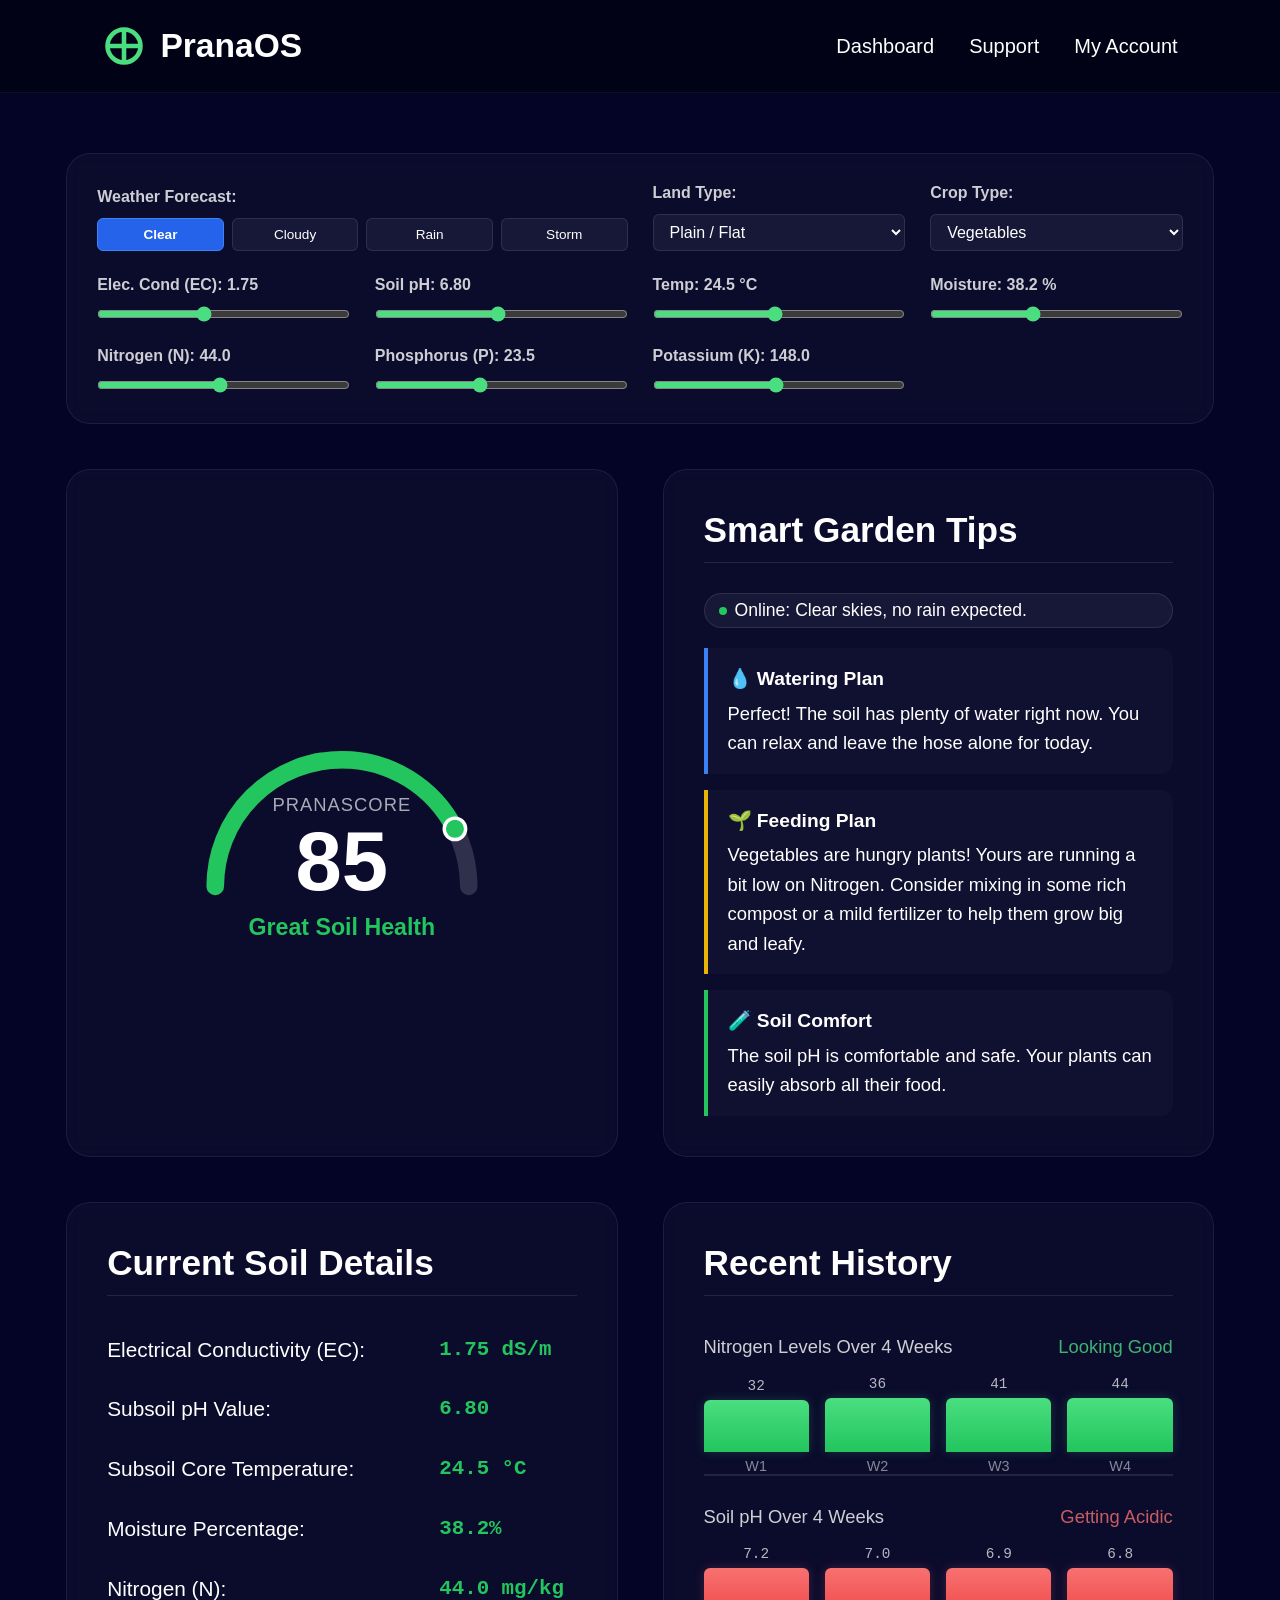
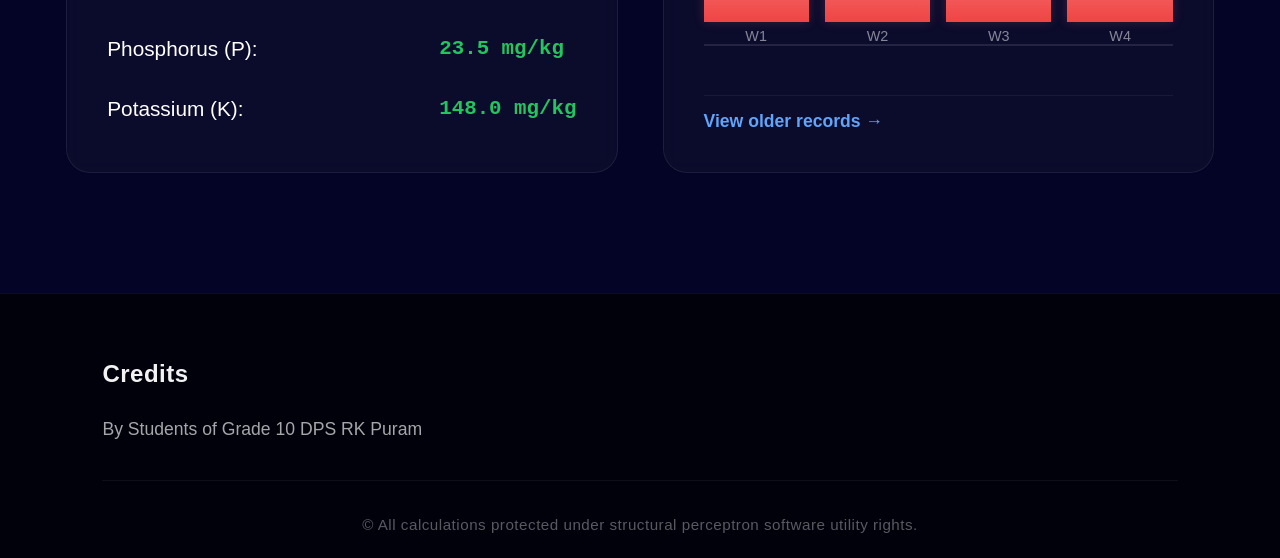
==== commit b535f451: "Update dash.html" ====
--- a/dash.html
+++ b/dash.html
@@ -170,7 +170,7 @@
                         <circle id="PranaIndicator" cx="70" cy="200" r="11" fill="#4ade80" stroke="white" stroke-width="3.5" />
                     </svg>
                     <div class="Prana-score-content">
-                        <div class="Prana-score-title">Overall Soil Health</div>
+                        <div class="Prana-score-title">PranaScore</div>
                         <div class="Prana-score-number" id="PranaScoreNumber">0</div>
                         <div class="Prana-score-status">—</div>
                     </div>
